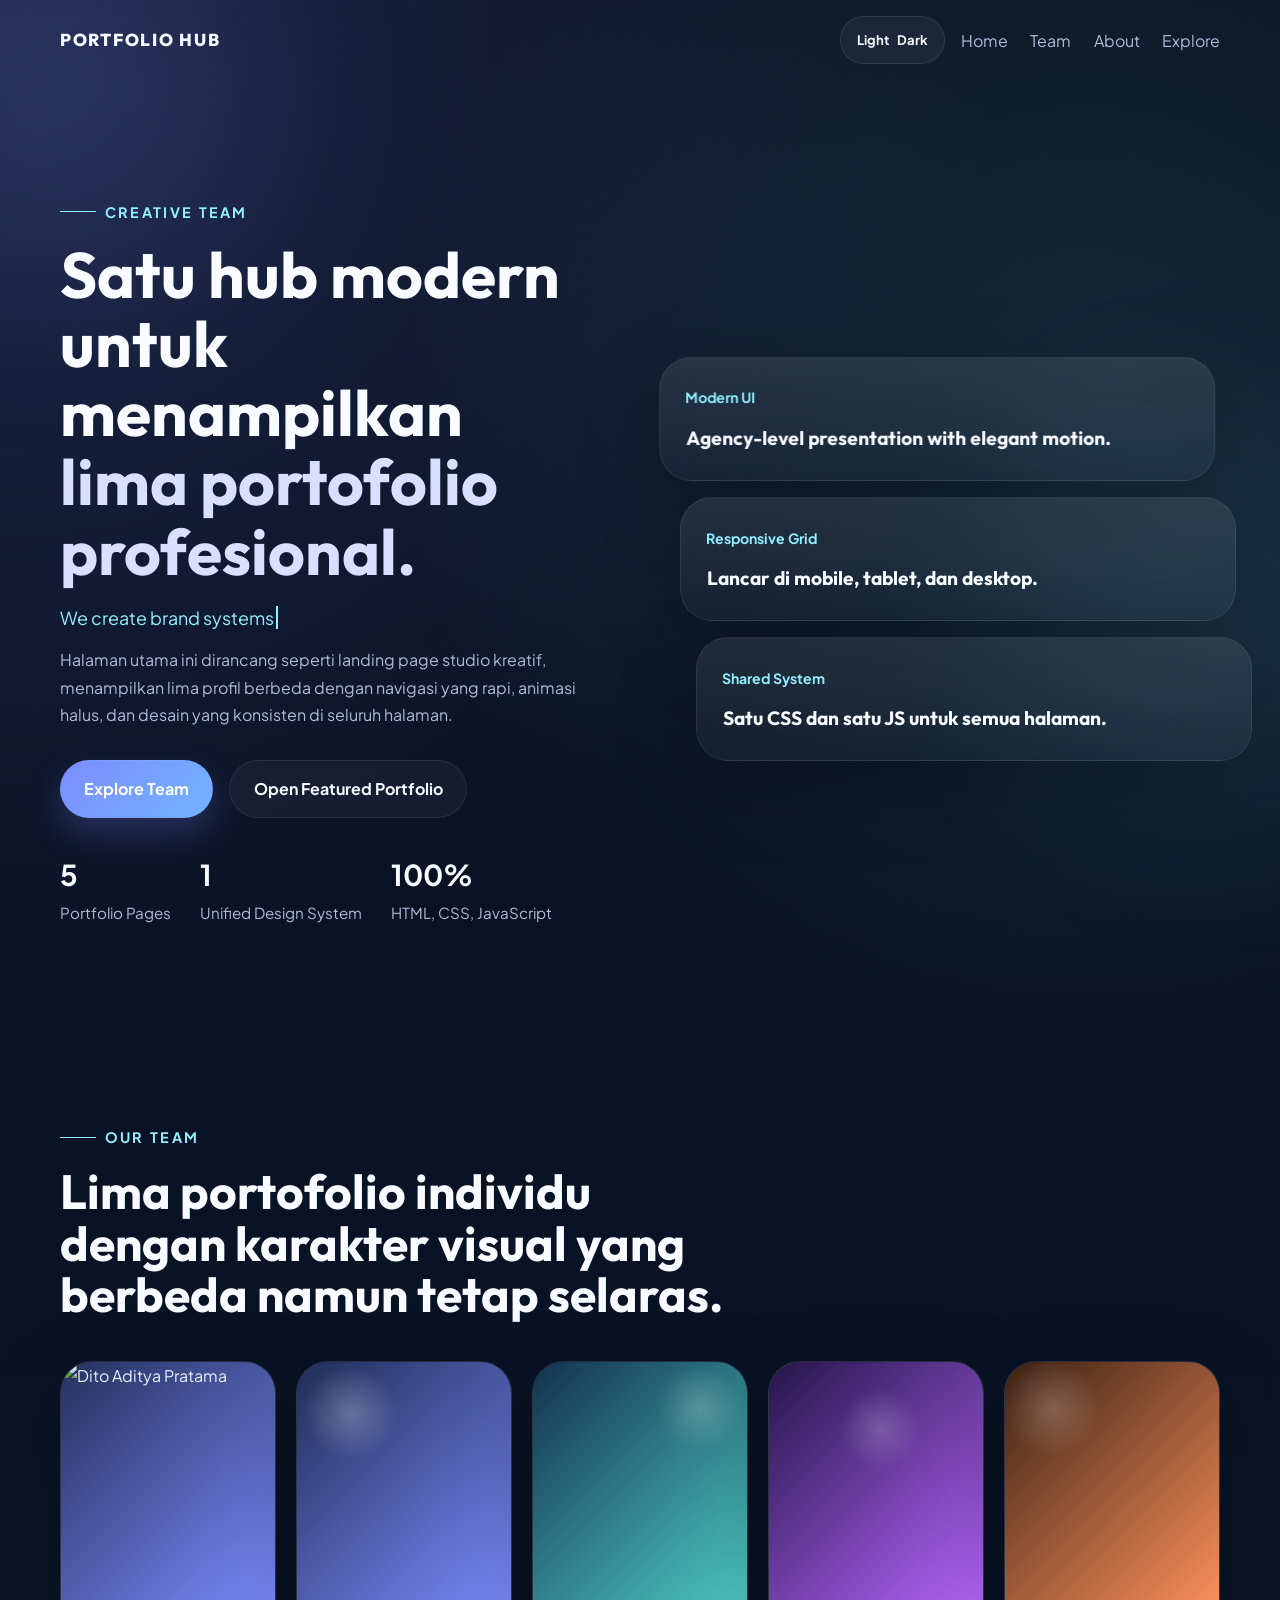
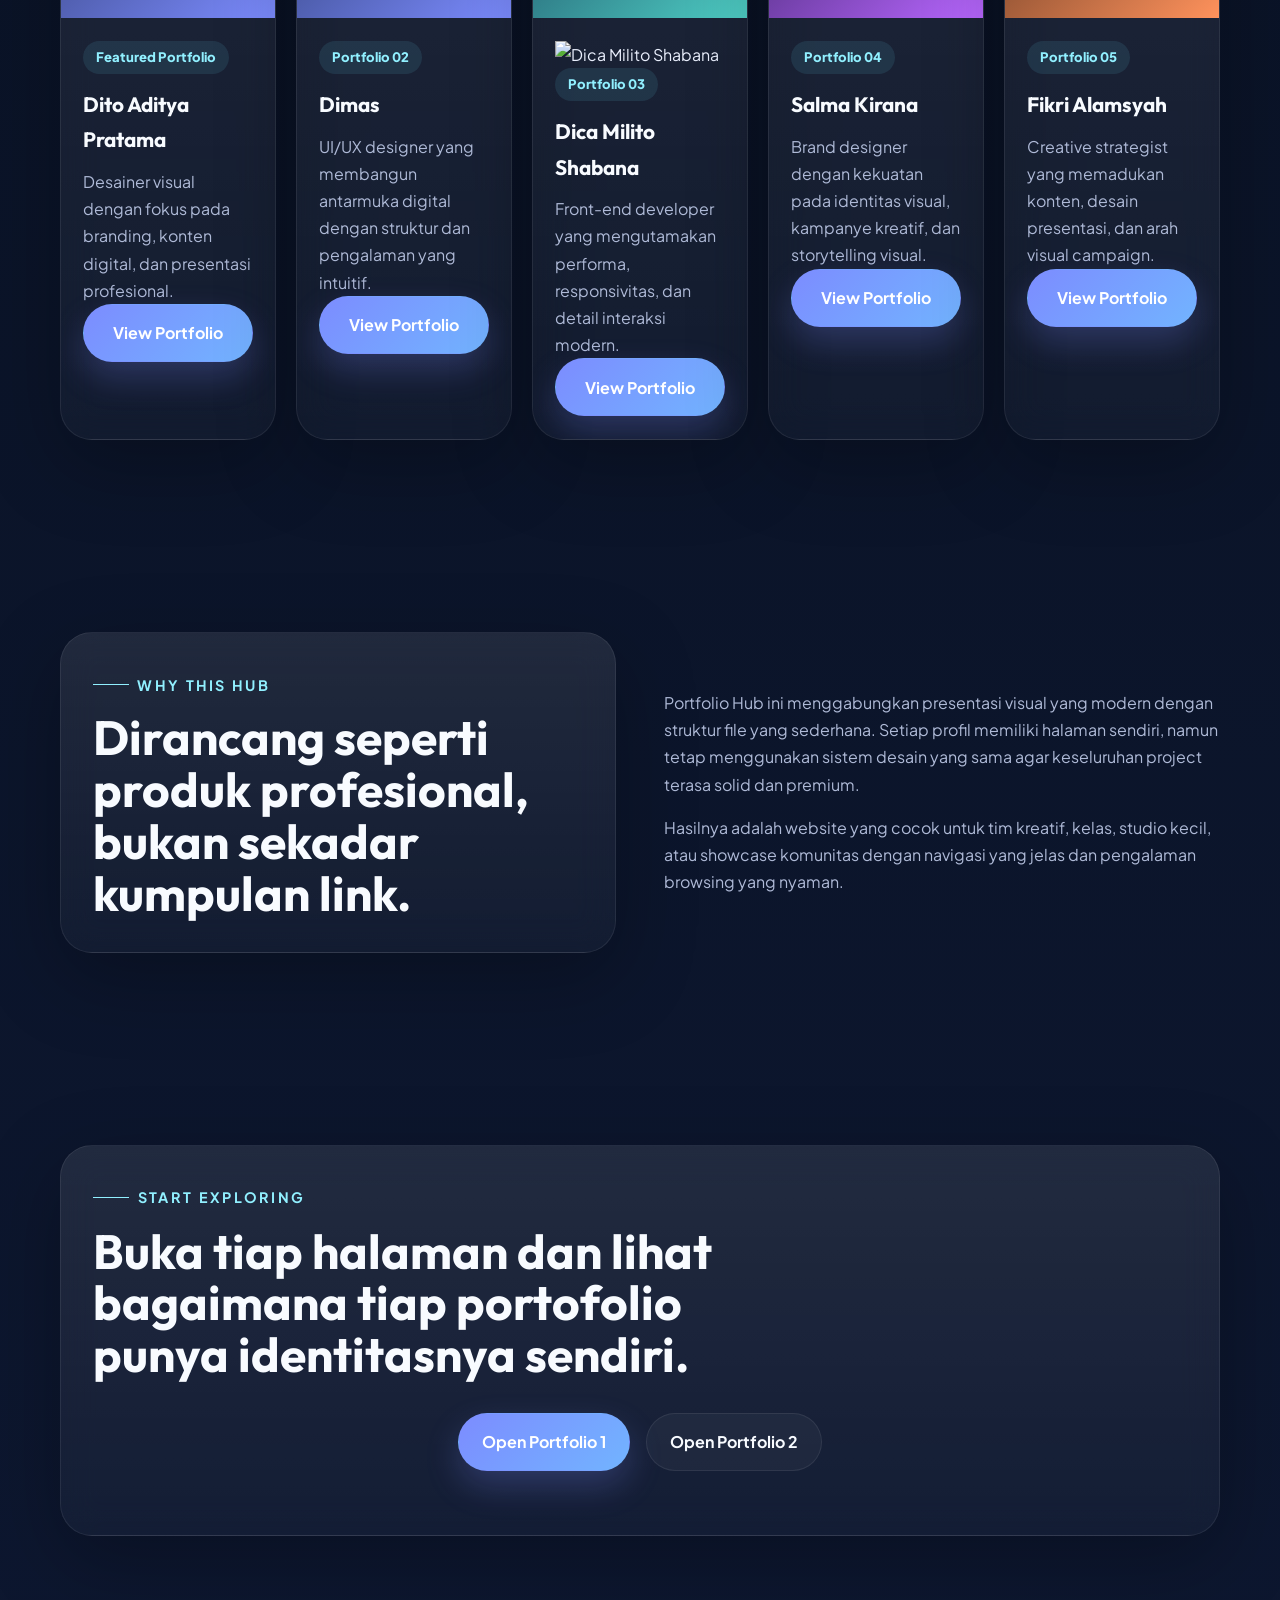
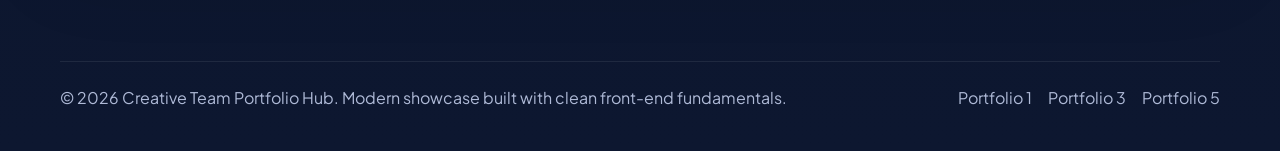
==== index.html @ 713da461 "Update index.html" ====
<!DOCTYPE html>
<html lang="id">
  <head>
    <meta charset="UTF-8" />
    <meta name="viewport" content="width=device-width, initial-scale=1.0" />
    <title>Creative Team | Portfolio Hub</title>
    <meta
      name="description"
      content="Portfolio Hub modern dan profesional yang menampilkan lima portofolio individu dalam satu project HTML, CSS, dan JavaScript."
    />
    <link rel="preconnect" href="https://fonts.googleapis.com" />
    <link rel="preconnect" href="https://fonts.gstatic.com" crossorigin />
    <link
      href="https://fonts.googleapis.com/css2?family=Outfit:wght@400;500;600;700;800&family=Plus+Jakarta+Sans:wght@400;500;600;700;800&display=swap"
      rel="stylesheet"
    />
    <link rel="stylesheet" href="css/style.css" />
  </head>
  <body class="page-hub theme-hub">
    <div class="page-glow glow-one"></div>
    <div class="page-glow glow-two"></div>

    <header class="site-header" id="top">
      <nav class="navbar container">
        <a href="index.html" class="logo">PORTFOLIO HUB</a>

        <div class="nav-actions">
          <button class="theme-toggle" type="button" aria-label="Toggle theme">
            <span class="theme-toggle__sun">Light</span>
            <span class="theme-toggle__moon">Dark</span>
          </button>

          <button
            class="nav-toggle"
            type="button"
            aria-label="Buka menu navigasi"
            aria-expanded="false"
            aria-controls="nav-menu"
          >
            <span></span>
            <span></span>
            <span></span>
          </button>
        </div>

        <div class="nav-menu" id="nav-menu">
          <a href="#home">Home</a>
          <a href="#team">Team</a>
          <a href="#about">About</a>
          <a href="#cta">Explore</a>
        </div>
      </nav>
    </header>

    <main>
      <section class="hero section hero--hub" id="home">
        <div class="container hero-grid hero-grid--hub">
          <div class="hero-content reveal">
            <span class="eyebrow">Creative Team</span>
            <h1>
              Satu hub modern untuk menampilkan
              <span class="accent">lima portofolio profesional.</span>
            </h1>
            <p class="typing-line">
              We create
              <span data-typing="brand systems,web experiences,visual stories"></span>
            </p>
            <p class="hero-description">
              Halaman utama ini dirancang seperti landing page studio kreatif,
              menampilkan lima profil berbeda dengan navigasi yang rapi,
              animasi halus, dan desain yang konsisten di seluruh halaman.
            </p>
            <div class="hero-actions">
              <a href="#team" class="btn btn-primary">Explore Team</a>
              <a href="portfolio1.html" class="btn btn-secondary">Open Featured Portfolio</a>
            </div>
            <div class="hero-metrics">
              <div>
                <strong>5</strong>
                <span>Portfolio Pages</span>
              </div>
              <div>
                <strong>1</strong>
                <span>Unified Design System</span>
              </div>
              <div>
                <strong>100%</strong>
                <span>HTML, CSS, JavaScript</span>
              </div>
            </div>
          </div>

          <div class="hub-showcase reveal">
            <div class="hub-showcase__panel panel-a">
              <span>Modern UI</span>
              <strong>Agency-level presentation with elegant motion.</strong>
            </div>
            <div class="hub-showcase__panel panel-b">
              <span>Responsive Grid</span>
              <strong>Lancar di mobile, tablet, dan desktop.</strong>
            </div>
            <div class="hub-showcase__panel panel-c">
              <span>Shared System</span>
              <strong>Satu CSS dan satu JS untuk semua halaman.</strong>
            </div>
          </div>
        </div>
      </section>

      <section class="section" id="team">
        <div class="container section-heading reveal">
          <span class="eyebrow">Our Team</span>
          <h2>Lima portofolio individu dengan karakter visual yang berbeda namun tetap selaras.</h2>
        </div>

        <div class="container team-grid">
          <article class="team-card reveal">
            <div class="team-card__image">
              <img
                src="https://upload.wikimedia.org/wikipedia/commons/thumb/a/ac/Bahlil_Lahadalia_Official_Portrait.png/250px-Bahlil_Lahadalia_Official_Portrait.png"
                alt="Dito Aditya Pratama"
              />
            </div>
            <div class="team-card__body">
              <span class="team-card__label">Featured Portfolio</span>
              <h3>Dito Aditya Pratama</h3>
              <p>Desainer visual dengan fokus pada branding, konten digital, dan presentasi profesional.</p>
              <a href="portfolio1.html" class="btn btn-card">View Portfolio</a>
            </div>
          </article>

          <article class="team-card reveal">
            <div class="team-card__image gradient-a"></div>
            <div class="team-card__body">
              <span class="team-card__label">Portfolio 02</span>
              <h3>Dimas</h3>
              <p>UI/UX designer yang membangun antarmuka digital dengan struktur dan pengalaman yang intuitif.</p>
              <a href="portfolio2.html" class="btn btn-card">View Portfolio</a>
            </div>
          </article>

          <article class="team-card reveal">
            <div class="team-card__image gradient-b"></div>
            <div class="team-card__body">
              <img
                src="https://stickercommunity.com/uploads/main/25-08-2023-09-24-59borvl-sticker7.webp"
                alt="Dica Milito Shabana"
              />
              <span class="team-card__label">Portfolio 03</span>
              <h3>Dica Milito Shabana</h3>
              <p>Front-end developer yang mengutamakan performa, responsivitas, dan detail interaksi modern.</p>
              <a href="portfolio3.html" class="btn btn-card">View Portfolio</a>
            </div>
          </article>

          <article class="team-card reveal">
            <div class="team-card__image gradient-c"></div>
            <div class="team-card__body">
              <span class="team-card__label">Portfolio 04</span>
              <h3>Salma Kirana</h3>
              <p>Brand designer dengan kekuatan pada identitas visual, kampanye kreatif, dan storytelling visual.</p>
              <a href="portfolio4.html" class="btn btn-card">View Portfolio</a>
            </div>
          </article>

          <article class="team-card reveal">
            <div class="team-card__image gradient-d"></div>
            <div class="team-card__body">
              <span class="team-card__label">Portfolio 05</span>
              <h3>Fikri Alamsyah</h3>
              <p>Creative strategist yang memadukan konten, desain presentasi, dan arah visual campaign.</p>
              <a href="portfolio5.html" class="btn btn-card">View Portfolio</a>
            </div>
          </article>
        </div>
      </section>

      <section class="section" id="about">
        <div class="container split-section">
          <div class="split-card reveal">
            <span class="eyebrow">Why This Hub</span>
            <h2>Dirancang seperti produk profesional, bukan sekadar kumpulan link.</h2>
          </div>
          <div class="split-copy reveal">
            <p>
              Portfolio Hub ini menggabungkan presentasi visual yang modern
              dengan struktur file yang sederhana. Setiap profil memiliki
              halaman sendiri, namun tetap menggunakan sistem desain yang sama
              agar keseluruhan project terasa solid dan premium.
            </p>
            <p>
              Hasilnya adalah website yang cocok untuk tim kreatif, kelas,
              studio kecil, atau showcase komunitas dengan navigasi yang jelas
              dan pengalaman browsing yang nyaman.
            </p>
          </div>
        </div>
      </section>

      <section class="section" id="cta">
        <div class="container cta-block reveal">
          <span class="eyebrow">Start Exploring</span>
          <h2>Buka tiap halaman dan lihat bagaimana tiap portofolio punya identitasnya sendiri.</h2>
          <div class="hero-actions hero-actions--center">
            <a href="portfolio1.html" class="btn btn-primary">Open Portfolio 1</a>
            <a href="portfolio2.html" class="btn btn-secondary">Open Portfolio 2</a>
          </div>
        </div>
      </section>
    </main>

    <footer class="footer">
      <div class="container footer-inner">
        <p>&copy; 2026 Creative Team Portfolio Hub. Modern showcase built with clean front-end fundamentals.</p>
        <div class="social-links">
          <a href="portfolio1.html">Portfolio 1</a>
          <a href="portfolio3.html">Portfolio 3</a>
          <a href="portfolio5.html">Portfolio 5</a>
        </div>
      </div>
    </footer>

    <script src="js/script.js"></script>
  </body>
</html>
---- css/style.css ----
:root {
  --bg: #08101f;
  --bg-secondary: #0d1730;
  --surface: rgba(20, 30, 56, 0.72);
  --surface-soft: rgba(255, 255, 255, 0.04);
  --border: rgba(255, 255, 255, 0.08);
  --text: #e9eefc;
  --muted: #afbad7;
  --title: #f8fbff;
  --primary: #7c8cff;
  --secondary: #9a78ff;
  --accent: #70ddff;
  --success: #78ebb3;
  --shadow: 0 24px 80px rgba(0, 0, 0, 0.26);
  --radius-xl: 32px;
  --radius-lg: 24px;
  --radius-md: 18px;
  --radius-sm: 12px;
  --container: 1160px;
  --transition: all 0.35s ease-in-out;
}

body.light-mode {
  --bg: #f2f5fb;
  --bg-secondary: #ffffff;
  --surface: rgba(255, 255, 255, 0.74);
  --surface-soft: rgba(12, 24, 52, 0.04);
  --border: rgba(17, 24, 39, 0.08);
  --text: #1e2a41;
  --muted: #5c6985;
  --title: #111a2e;
  --shadow: 0 24px 64px rgba(70, 92, 130, 0.12);
}

.theme-1 { --primary: #7c8cff; --secondary: #9a78ff; --accent: #70ddff; }
.theme-2 { --primary: #4ecdc4; --secondary: #5b7cfa; --accent: #8af3dc; }
.theme-3 { --primary: #ff925c; --secondary: #ffb15f; --accent: #ffd68b; }
.theme-4 { --primary: #d970ff; --secondary: #8d7dff; --accent: #ffb7f8; }
.theme-5 { --primary: #ff7f7f; --secondary: #ffb55f; --accent: #ffd5a3; }
.theme-hub { --primary: #7c8cff; --secondary: #72b4ff; --accent: #91f0ff; }

* { box-sizing: border-box; margin: 0; padding: 0; }
html { scroll-behavior: smooth; }

body {
  min-height: 100vh;
  font-family: "Plus Jakarta Sans", sans-serif;
  color: var(--text);
  background:
    radial-gradient(circle at top left, rgba(124, 140, 255, 0.18), transparent 28%),
    radial-gradient(circle at 85% 12%, rgba(112, 221, 255, 0.12), transparent 22%),
    linear-gradient(180deg, var(--bg) 0%, var(--bg-secondary) 100%);
  line-height: 1.7;
  overflow-x: hidden;
}

img { display: block; width: 100%; max-width: 100%; }
a { color: inherit; text-decoration: none; }
button, input, textarea { font: inherit; }

.container { width: min(calc(100% - 2rem), var(--container)); margin: 0 auto; }
.section { position: relative; padding: 6rem 0; }

.page-glow {
  position: fixed;
  z-index: -1;
  width: 24rem;
  height: 24rem;
  border-radius: 50%;
  filter: blur(100px);
  opacity: 0.24;
  pointer-events: none;
}

.glow-one { top: -6rem; left: -8rem; background: rgba(124, 140, 255, 0.65); }
.glow-two { right: -8rem; bottom: 10%; background: rgba(112, 221, 255, 0.4); }

.site-header {
  position: sticky;
  top: 0;
  z-index: 50;
  padding: 1rem 0;
  transition: var(--transition);
}

.site-header.scrolled {
  background: rgba(8, 16, 31, 0.72);
  backdrop-filter: blur(16px);
  box-shadow: 0 10px 30px rgba(0, 0, 0, 0.14);
}

.navbar {
  position: relative;
  display: flex;
  align-items: center;
  justify-content: space-between;
  gap: 1rem;
}

.logo {
  font-family: "Outfit", sans-serif;
  font-size: 1.08rem;
  font-weight: 800;
  letter-spacing: 0.1em;
  color: var(--title);
}

.nav-actions {
  display: flex;
  align-items: center;
  gap: 0.75rem;
  margin-left: auto;
}

.theme-toggle,
.nav-toggle {
  display: inline-flex;
  align-items: center;
  justify-content: center;
  min-height: 2.9rem;
  padding: 0.75rem 1rem;
  border: 1px solid var(--border);
  border-radius: 999px;
  background: rgba(255, 255, 255, 0.05);
  color: var(--title);
  cursor: pointer;
  transition: var(--transition);
}

.theme-toggle { gap: 0.5rem; font-size: 0.82rem; font-weight: 700; }
.theme-toggle:hover, .nav-toggle:hover { transform: translateY(-2px); }
.nav-toggle { display: none; width: 3rem; padding: 0; }

.nav-toggle span {
  display: block;
  width: 1.1rem;
  height: 2px;
  margin: 0.16rem auto;
  background: currentColor;
}

.nav-menu { display: flex; align-items: center; gap: 1.4rem; color: var(--muted); }
.nav-menu a { position: relative; transition: color 0.3s ease; }
.nav-menu a::after {
  content: "";
  position: absolute;
  left: 0;
  bottom: -0.35rem;
  width: 100%;
  height: 2px;
  background: linear-gradient(90deg, var(--accent), var(--primary));
  transform: scaleX(0);
  transform-origin: left;
  transition: transform 0.3s ease;
}

.nav-menu a:hover,
.nav-menu a:focus-visible { color: var(--title); }
.nav-menu a:hover::after,
.nav-menu a:focus-visible::after { transform: scaleX(1); }

.hero {
  min-height: 100vh;
  display: flex;
  align-items: center;
  padding-top: 7rem;
}

.hero--hub { min-height: 92vh; }

.hero-grid,
.about-grid,
.skills-grid,
.contact-grid,
.split-section {
  display: grid;
  grid-template-columns: repeat(2, minmax(0, 1fr));
  gap: 3rem;
  align-items: center;
}

.hero-grid--hub { align-items: stretch; }

.eyebrow {
  display: inline-flex;
  align-items: center;
  gap: 0.55rem;
  margin-bottom: 1rem;
  color: var(--accent);
  font-size: 0.9rem;
  font-weight: 700;
  letter-spacing: 0.16em;
  text-transform: uppercase;
}

.eyebrow::before { content: ""; width: 2.25rem; height: 1px; background: currentColor; }

.hero-content h1,
.section-heading h2,
.split-card h2,
.contact-copy h2,
.cta-block h2 {
  font-family: "Outfit", sans-serif;
  color: var(--title);
  line-height: 1.08;
}

.hero-content h1 { font-size: clamp(2.8rem, 5vw, 5rem); }
.hero-content .accent { display: block; color: #d9e0ff; }
.typing-line { min-height: 2rem; margin: 1.1rem 0 0.7rem; color: var(--accent); font-size: 1.12rem; }
[data-typing] { border-right: 2px solid currentColor; padding-right: 0.15rem; }

.hero-description,
.split-copy p,
.about-content p,
.skills-copy p,
.project-content p,
.contact-copy p,
.team-card__body p { color: var(--muted); }

.hero-actions { display: flex; flex-wrap: wrap; gap: 1rem; margin: 2rem 0; }
.hero-actions--center { justify-content: center; }

.btn {
  display: inline-flex;
  align-items: center;
  justify-content: center;
  min-height: 3.35rem;
  padding: 0.9rem 1.45rem;
  border-radius: 999px;
  border: 1px solid transparent;
  font-weight: 700;
  transition: var(--transition);
}

.btn:hover, .btn:focus-visible { transform: translateY(-3px); }
.btn-primary, .btn-card {
  color: #fff;
  background: linear-gradient(135deg, var(--primary), var(--secondary));
  box-shadow: 0 15px 34px rgba(124, 140, 255, 0.24);
}

.btn-secondary, .btn-back {
  color: var(--title);
  border-color: var(--border);
  background: rgba(255, 255, 255, 0.04);
}

.btn-card { width: 100%; }
.btn-back { width: fit-content; margin-top: 1.5rem; }
.btn-full { width: 100%; }

.hero-metrics { display: flex; flex-wrap: wrap; gap: 1.8rem; }
.hero-metrics strong { display: block; color: var(--title); font-size: 1.8rem; }
.hero-metrics span { color: var(--muted); font-size: 0.95rem; }

.hub-showcase,
.hero-card { transform: translateY(var(--parallax-offset, 0px)); transition: transform 0.25s linear; }

.hub-showcase { display: grid; gap: 1rem; align-content: center; }
.hub-showcase__panel,
.hero-card-inner,
.photo-frame,
.info-card,
.project-card,
.contact-form,
.team-card,
.split-card,
.cta-block {
  border: 1px solid var(--border);
  border-radius: var(--radius-xl);
  background: linear-gradient(180deg, rgba(255, 255, 255, 0.09), rgba(255, 255, 255, 0.03));
  box-shadow: var(--shadow);
  backdrop-filter: blur(18px);
}

.hub-showcase__panel { padding: 1.6rem; }
.hub-showcase__panel span { display: inline-block; color: var(--accent); font-size: 0.88rem; font-weight: 700; margin-bottom: 0.7rem; }
.hub-showcase__panel strong { display: block; color: var(--title); font-family: "Outfit", sans-serif; font-size: 1.2rem; }
.panel-a { transform: translateX(-0.3rem); }
.panel-b { transform: translateX(1rem); }
.panel-c { transform: translateX(2rem); }

.hero-card-inner { position: relative; overflow: hidden; padding: 1.25rem; }
.hero-card-inner img,
.hero-visual {
  height: 30rem;
  width: 100%;
  object-fit: cover;
  border-radius: calc(var(--radius-xl) - 0.45rem);
}

.hero-visual {
  background:
    radial-gradient(circle at 20% 20%, rgba(255, 255, 255, 0.2), transparent 20%),
    linear-gradient(135deg, rgba(124, 140, 255, 0.5), rgba(28, 36, 68, 0.95));
}

.hero-badge {
  position: absolute;
  top: 1.8rem;
  right: 1.8rem;
  z-index: 2;
  padding: 0.65rem 1rem;
  border-radius: 999px;
  background: rgba(11, 16, 32, 0.76);
  border: 1px solid rgba(255, 255, 255, 0.1);
  color: var(--success);
  font-size: 0.86rem;
  font-weight: 700;
}

.hero-card-text {
  position: absolute;
  left: 1.8rem;
  right: 1.8rem;
  bottom: 1.8rem;
  padding: 1.3rem;
  border-radius: var(--radius-lg);
  background: rgba(10, 14, 28, 0.62);
  backdrop-filter: blur(10px);
}

.hero-card-text h2 { color: #fff; font-family: "Outfit", sans-serif; font-size: 1.55rem; margin-bottom: 0.55rem; }
.hero-card-text p { color: rgba(255, 255, 255, 0.82); }

.section-heading { margin-bottom: 2.5rem; }
.section-heading h2,
.split-card h2,
.contact-copy h2,
.cta-block h2 { max-width: 42rem; font-size: clamp(2rem, 4vw, 3rem); }

.team-grid { display: grid; grid-template-columns: repeat(5, minmax(0, 1fr)); gap: 1.25rem; }
.team-card { overflow: hidden; transition: var(--transition); }
.team-card:hover,
.project-card:hover { transform: translateY(-10px) scale(1.01); border-color: rgba(124, 140, 255, 0.32); }

.team-card__image { min-height: 16rem; background: linear-gradient(135deg, #25315e, #7c8cff); }
.team-card__image img { height: 16rem; object-fit: cover; }
.team-card__body { padding: 1.4rem; }

.team-card__label,
.project-tag {
  display: inline-flex;
  margin-bottom: 0.8rem;
  padding: 0.35rem 0.8rem;
  border-radius: 999px;
  color: var(--accent);
  background: rgba(112, 221, 255, 0.1);
  font-size: 0.82rem;
  font-weight: 800;
}

.team-card__body h3,
.project-content h3 { color: var(--title); font-family: "Outfit", sans-serif; font-size: 1.3rem; margin-bottom: 0.65rem; }

.split-card, .cta-block { padding: 2rem; }
.split-copy { display: grid; gap: 1rem; }
.photo-frame { padding: 1rem; }
.photo-frame img,
.photo-frame--abstract { width: 100%; aspect-ratio: 1 / 1.05; border-radius: calc(var(--radius-xl) - 0.45rem); object-fit: cover; }
.about-content { display: grid; gap: 1.1rem; }
.about-cards { display: grid; grid-template-columns: repeat(2, minmax(0, 1fr)); gap: 1rem; margin-top: 0.8rem; }
.info-card, .skill-item, .contact-form { padding: 1.3rem; }
.info-card strong { display: block; color: var(--title); margin-bottom: 0.45rem; }
.info-card span { color: var(--muted); }

.skills-grid { align-items: start; }
.skills-list { display: grid; gap: 1rem; }
.skill-item { border: 1px solid var(--border); border-radius: var(--radius-lg); background: var(--surface-soft); }
.skill-meta { display: flex; justify-content: space-between; gap: 1rem; margin-bottom: 0.8rem; color: var(--title); font-weight: 700; }
.skill-bar { height: 0.75rem; overflow: hidden; border-radius: 999px; background: rgba(255, 255, 255, 0.06); }
.skill-bar span { display: block; width: 0; height: 100%; border-radius: inherit; background: linear-gradient(90deg, var(--accent), var(--primary)); transition: width 1.1s ease-in-out; }

.projects-grid { display: grid; grid-template-columns: repeat(3, minmax(0, 1fr)); gap: 1.3rem; }
.project-card { overflow: hidden; transition: var(--transition); }
.project-image { min-height: 13rem; }
.gradient-a { background: radial-gradient(circle at 25% 20%, rgba(255, 255, 255, 0.24), transparent 18%), linear-gradient(135deg, #1f2e58, #7c8cff); }
.gradient-b { background: radial-gradient(circle at 78% 18%, rgba(255, 255, 255, 0.2), transparent 16%), linear-gradient(135deg, #13324f, #4ecdc4); }
.gradient-c { background: radial-gradient(circle at 52% 26%, rgba(255, 255, 255, 0.18), transparent 18%), linear-gradient(135deg, #25154a, #b867ff); }
.gradient-d { background: radial-gradient(circle at 22% 18%, rgba(255, 255, 255, 0.2), transparent 18%), linear-gradient(135deg, #3c2214, #ff925c); }
.project-content { padding: 1.4rem; }

.contact-grid { gap: 2rem; }
.contact-links { display: grid; gap: 0.7rem; margin-top: 1.4rem; }
.contact-links a { color: var(--title); }

.form-group { margin-bottom: 1rem; }
.form-group label { display: block; margin-bottom: 0.45rem; color: var(--title); font-weight: 700; }
.form-group input,
.form-group textarea {
  width: 100%;
  padding: 0.95rem 1rem;
  border: 1px solid var(--border);
  border-radius: var(--radius-sm);
  background: rgba(255, 255, 255, 0.04);
  color: var(--text);
  outline: none;
  transition: var(--transition);
}

.form-group input:focus,
.form-group textarea:focus {
  border-color: rgba(124, 140, 255, 0.6);
  box-shadow: 0 0 0 4px rgba(124, 140, 255, 0.12);
}

.form-group.error input,
.form-group.error textarea { border-color: rgba(255, 120, 136, 0.76); }
.error-message { display: block; min-height: 1.1rem; margin-top: 0.35rem; color: #ffb5bf; font-size: 0.84rem; }
.form-status { min-height: 1.3rem; margin-top: 1rem; color: var(--success); }

.footer { padding: 1.8rem 0 2.5rem; }
.footer-inner {
  display: flex;
  flex-wrap: wrap;
  justify-content: space-between;
  gap: 1rem;
  padding-top: 1.4rem;
  border-top: 1px solid var(--border);
  color: var(--muted);
}

.social-links { display: flex; flex-wrap: wrap; gap: 1rem; }
.social-links a:hover,
.social-links a:focus-visible { color: var(--title); }

.reveal { opacity: 0; transform: translateY(38px); transition: opacity 0.8s ease, transform 0.8s ease; }
.reveal.visible { opacity: 1; transform: translateY(0); }

@media (max-width: 1100px) {
  .team-grid { grid-template-columns: repeat(3, minmax(0, 1fr)); }
}

@media (max-width: 980px) {
  .hero-grid, .about-grid, .skills-grid, .contact-grid, .split-section, .team-grid, .projects-grid { grid-template-columns: 1fr; }
  .hero { min-height: auto; padding-top: 8rem; }
  .panel-a, .panel-b, .panel-c { transform: none; }
}

@media (max-width: 760px) {
  .section { padding: 5rem 0; }
  .nav-toggle { display: inline-flex; }
  .nav-menu {
    position: absolute;
    top: calc(100% + 0.8rem);
    right: 0;
    left: 0;
    display: grid;
    gap: 0.6rem;
    padding: 1rem;
    border: 1px solid var(--border);
    border-radius: var(--radius-lg);
    background: rgba(8, 16, 31, 0.95);
    backdrop-filter: blur(18px);
    opacity: 0;
    visibility: hidden;
    transform: translateY(-8px);
    transition: var(--transition);
  }

  .nav-menu.active { opacity: 1; visibility: visible; transform: translateY(0); }
  .about-cards { grid-template-columns: 1fr; }
  .hero-card-inner img, .hero-visual { height: 24rem; }
}

@media (max-width: 560px) {
  .container { width: min(calc(100% - 1.25rem), var(--container)); }
  .hero-content h1, .section-heading h2, .split-card h2, .contact-copy h2, .cta-block h2 { font-size: 2.2rem; }
  .hero-actions { flex-direction: column; }
  .btn, .btn-back { width: 100%; }
  .theme-toggle { display: none; }
  .hero-badge, .hero-card-text { position: static; }
  .hero-card-text { margin-top: 1rem; }
  .hero-card-inner img, .hero-visual { height: 21rem; }
  .footer-inner { flex-direction: column; }
}
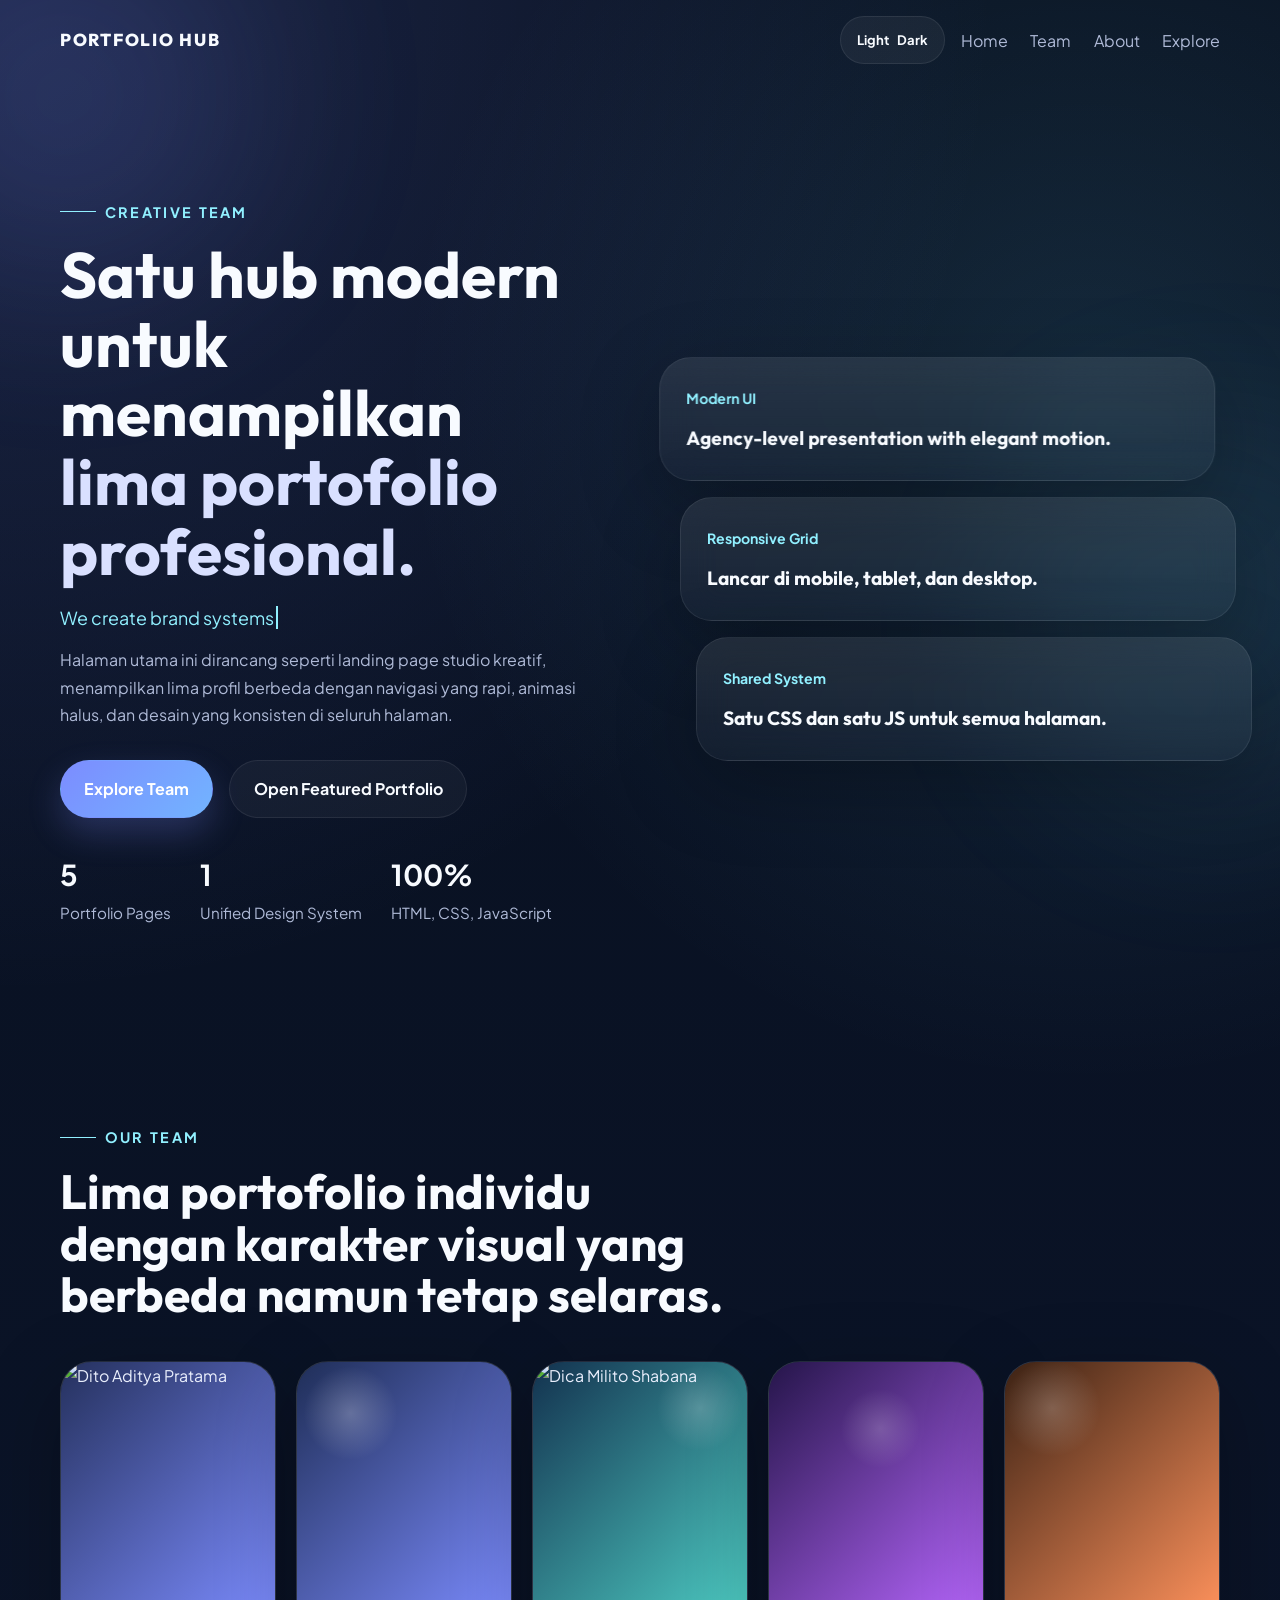
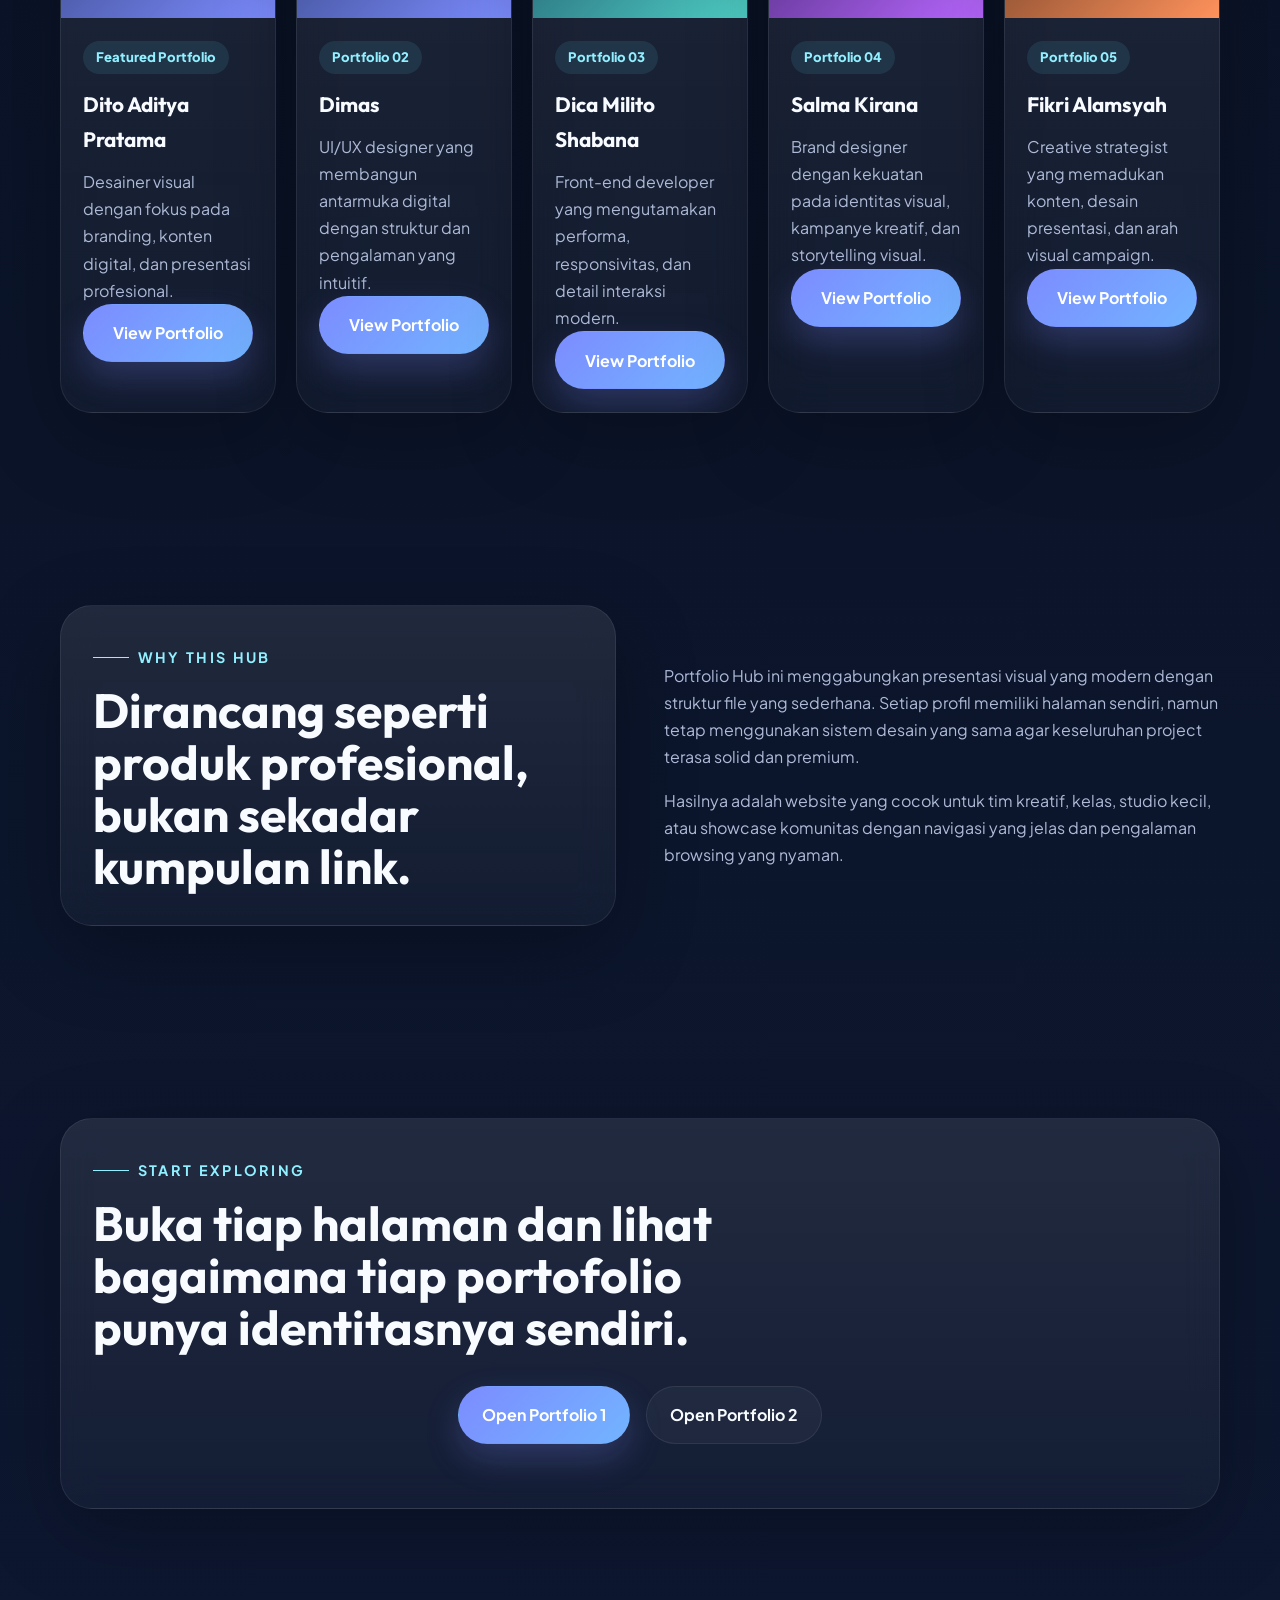
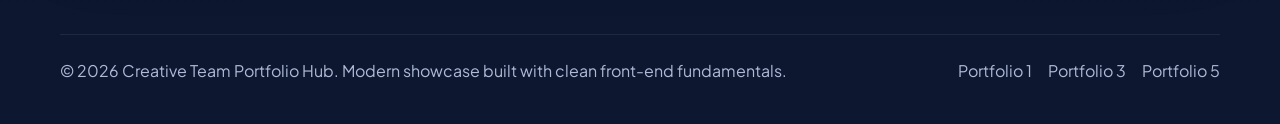
==== commit e3d25ab5: "Update index.html" ====
--- a/index.html
+++ b/index.html
@@ -140,12 +140,13 @@
           </article>
 
           <article class="team-card reveal">
-            <div class="team-card__image gradient-b"></div>
-            <div class="team-card__body">
+            <div class="team-card__image gradient-b">
               <img
                 src="https://stickercommunity.com/uploads/main/25-08-2023-09-24-59borvl-sticker7.webp"
                 alt="Dica Milito Shabana"
               />
+            </div>
+            <div class="team-card__body">
               <span class="team-card__label">Portfolio 03</span>
               <h3>Dica Milito Shabana</h3>
               <p>Front-end developer yang mengutamakan performa, responsivitas, dan detail interaksi modern.</p>
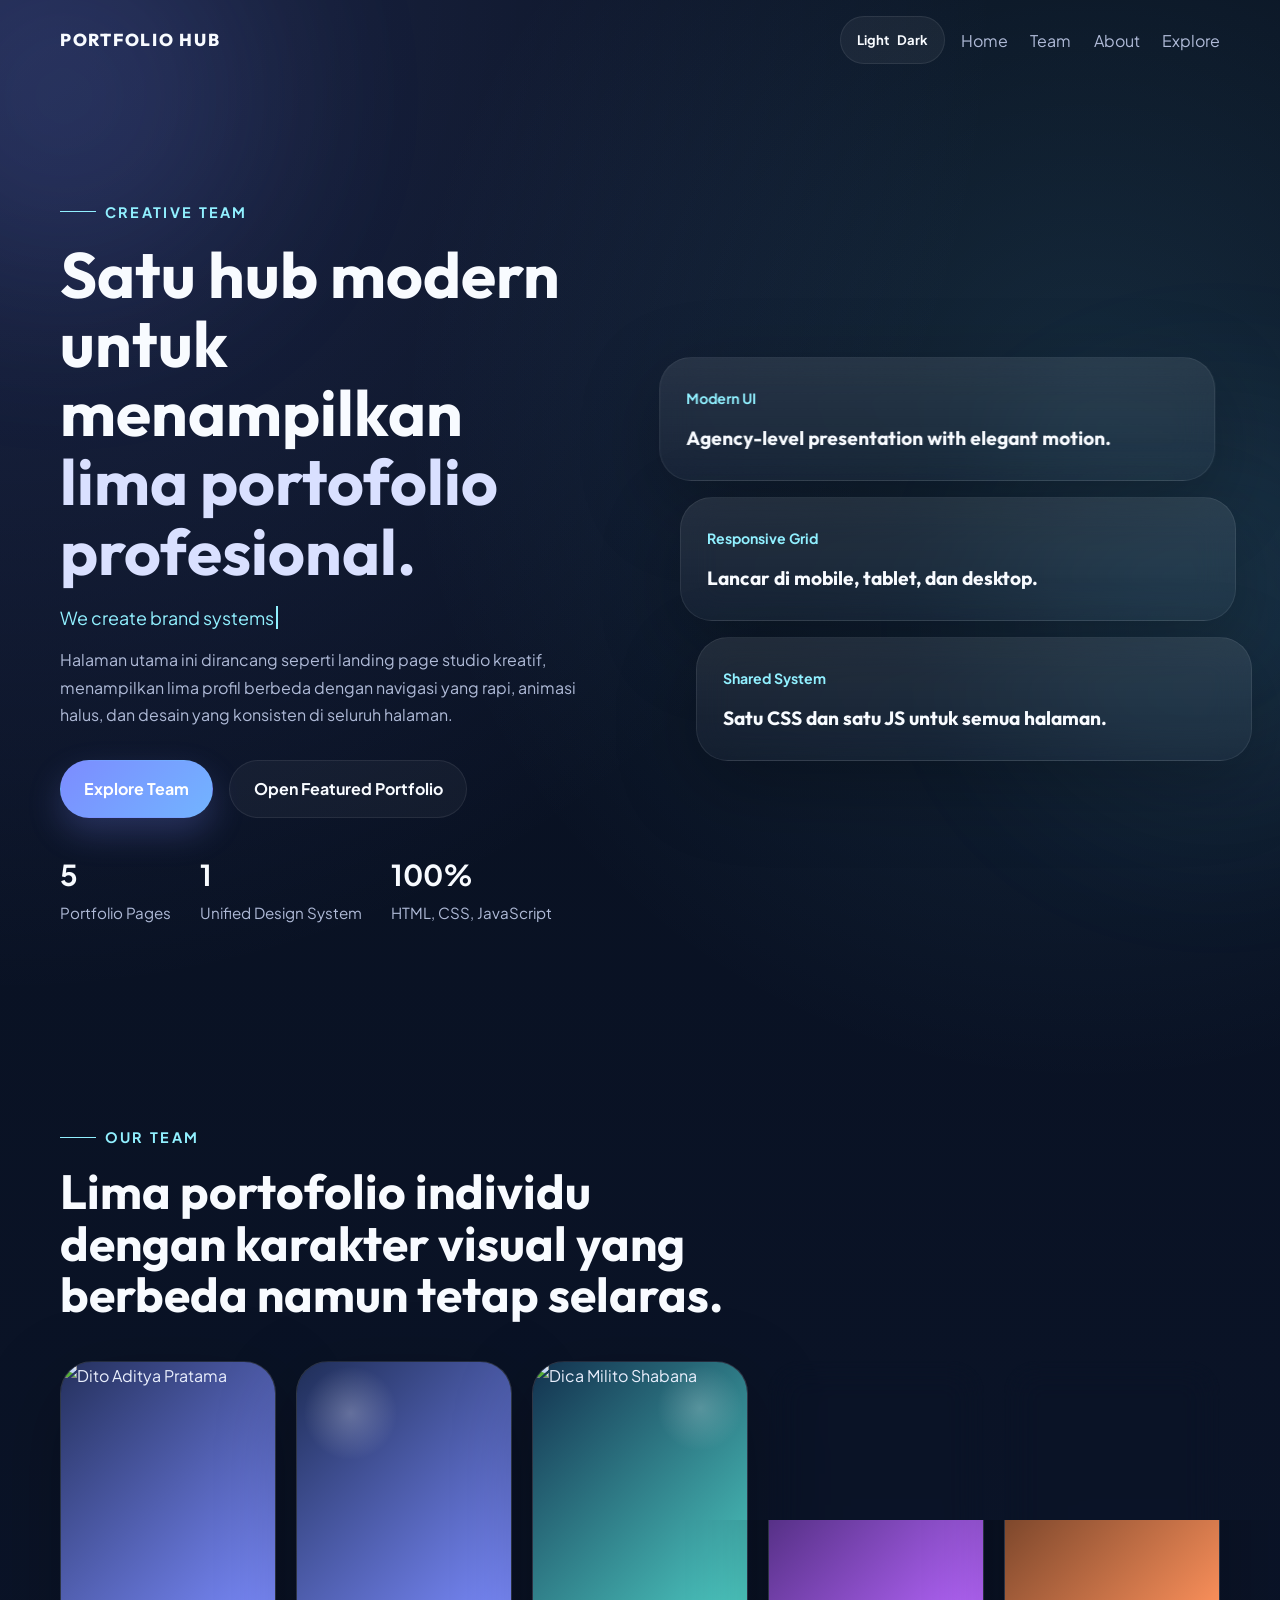
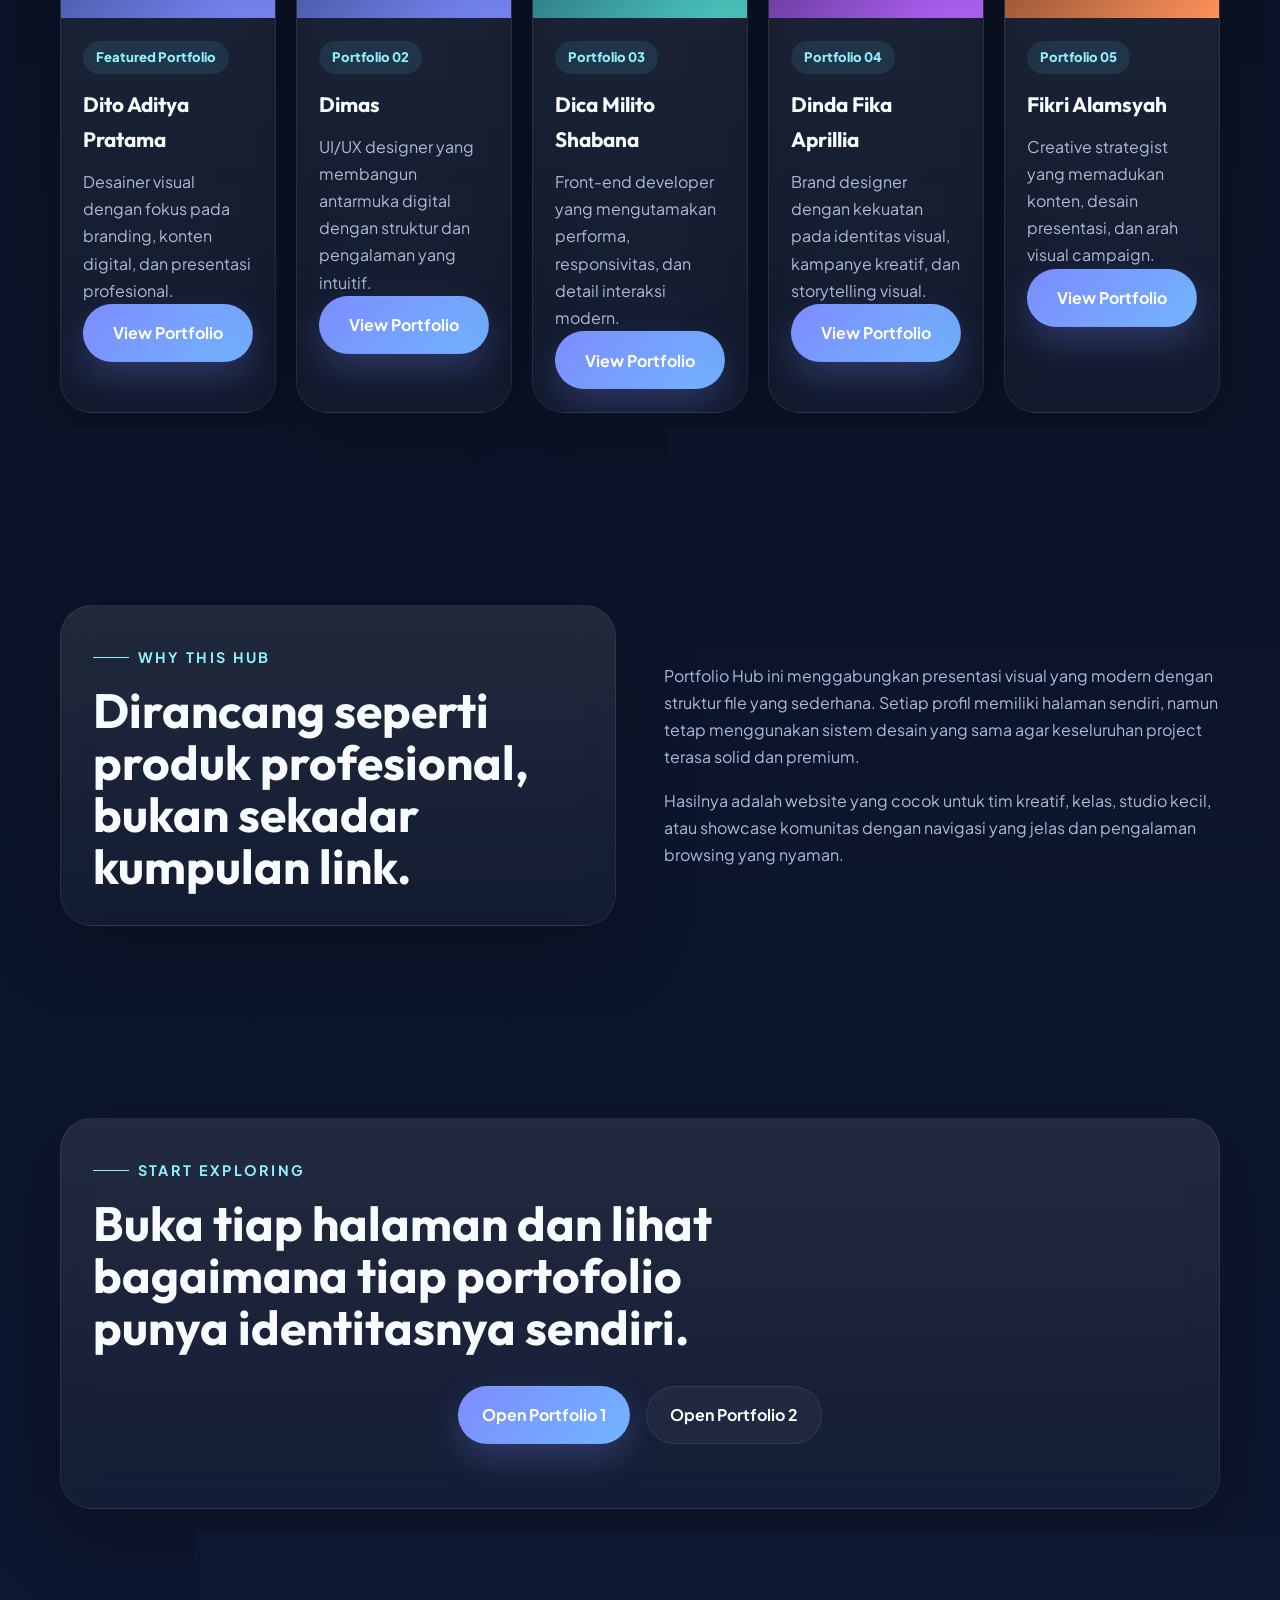
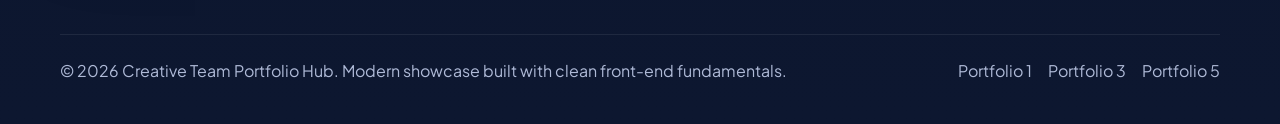
==== commit 8e5c060f: "Update index.html" ====
--- a/index.html
+++ b/index.html
@@ -158,7 +158,7 @@
             <div class="team-card__image gradient-c"></div>
             <div class="team-card__body">
               <span class="team-card__label">Portfolio 04</span>
-              <h3>Salma Kirana</h3>
+              <h3>Dinda Fika Aprillia</h3>
               <p>Brand designer dengan kekuatan pada identitas visual, kampanye kreatif, dan storytelling visual.</p>
               <a href="portfolio4.html" class="btn btn-card">View Portfolio</a>
             </div>
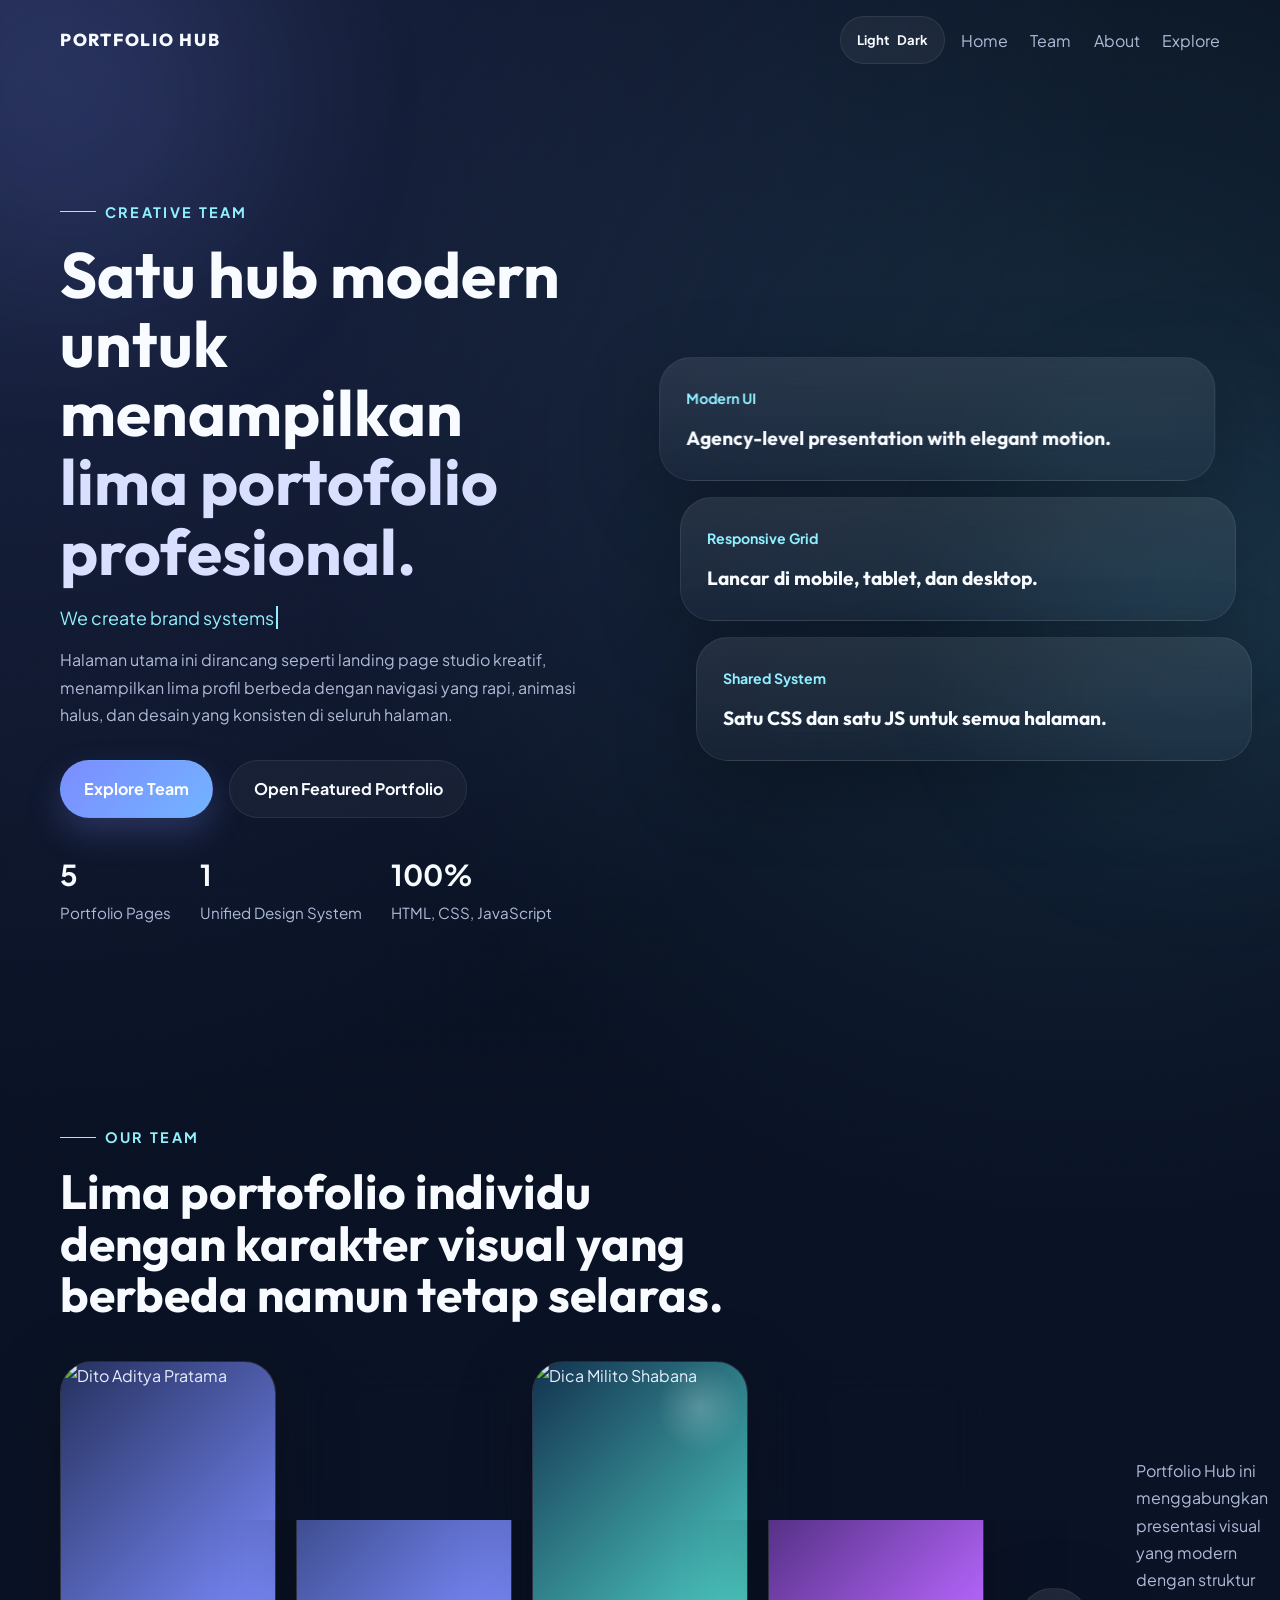
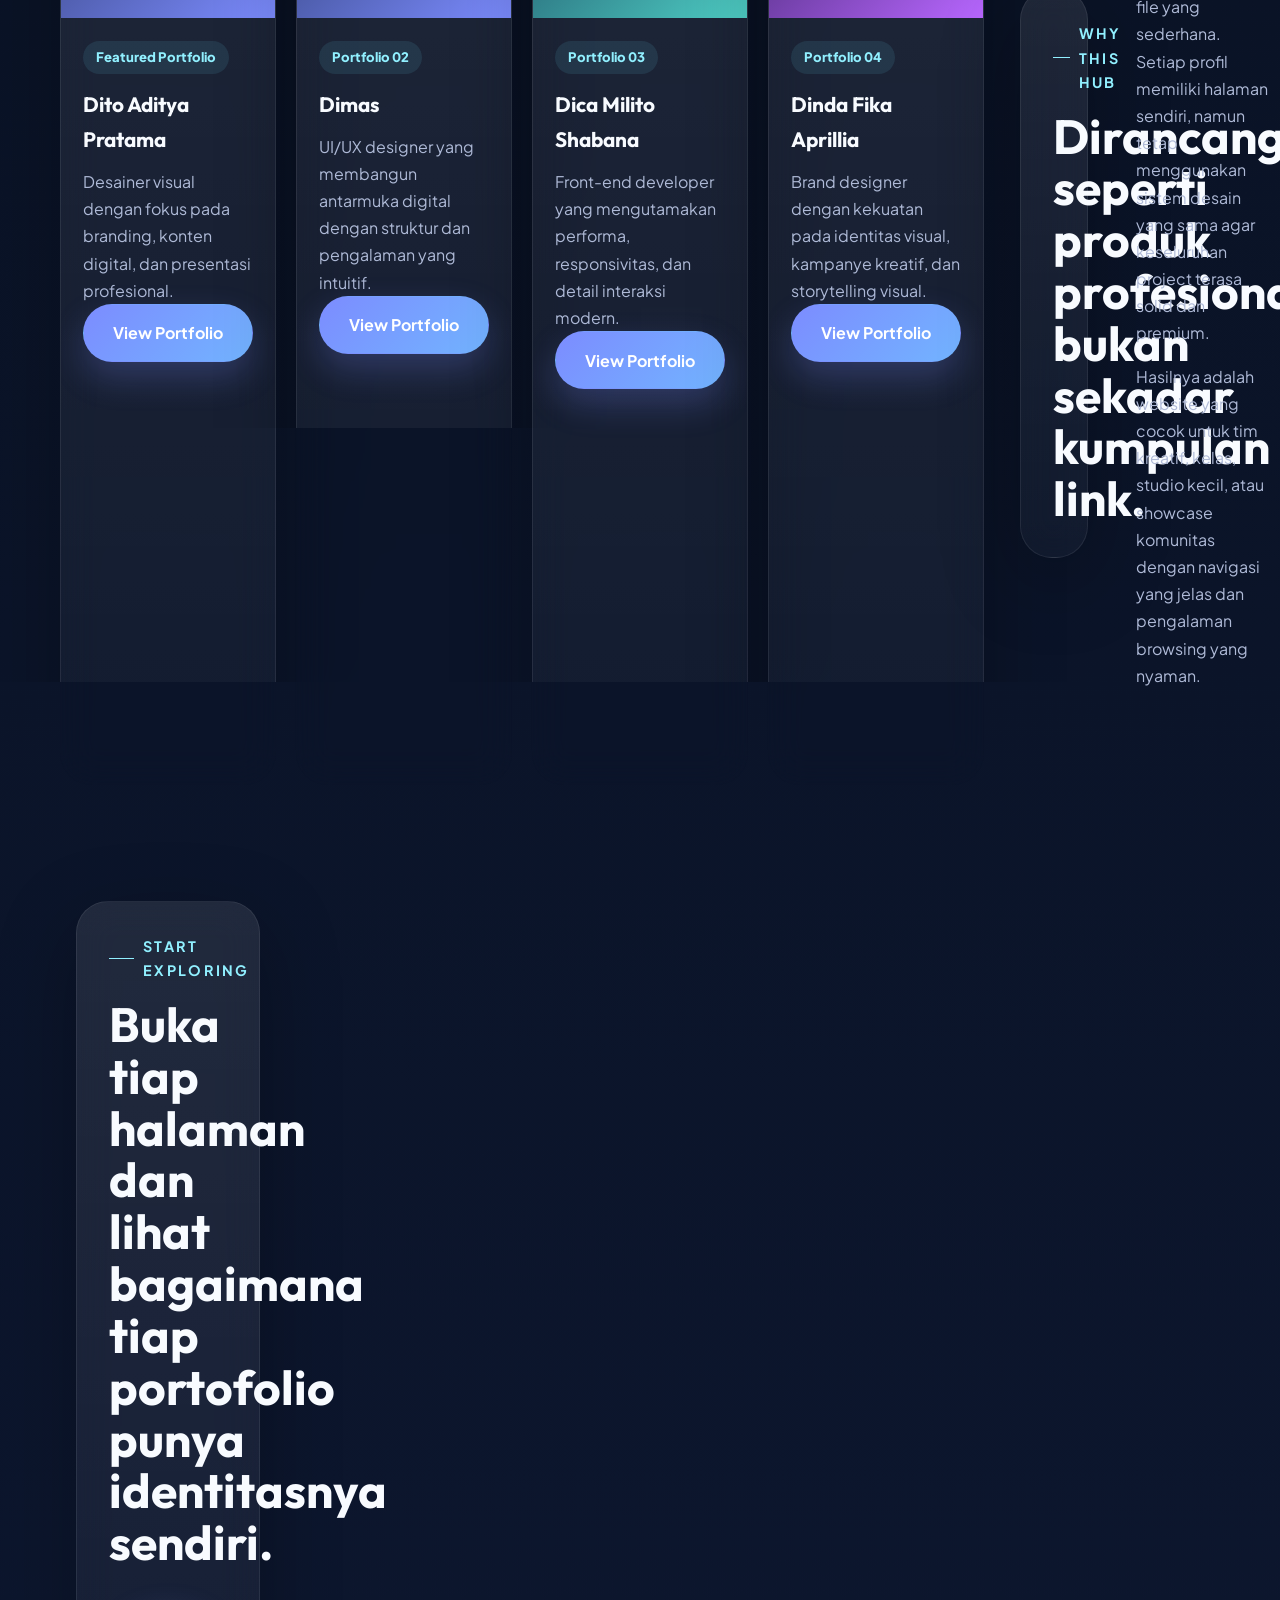
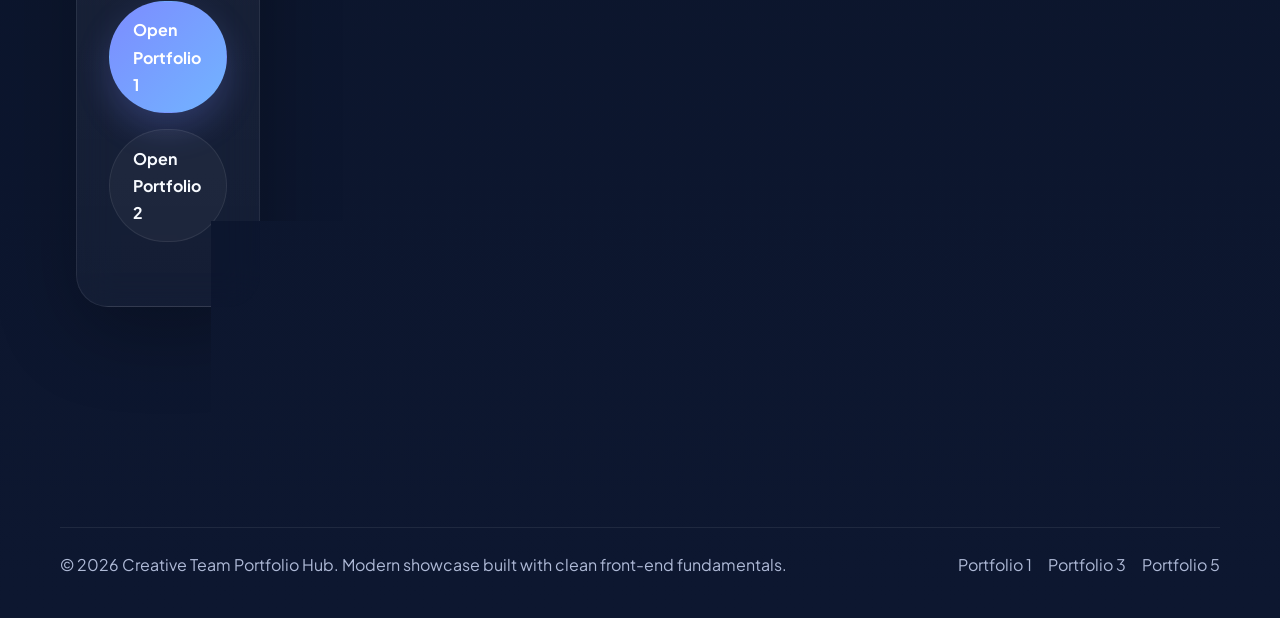
==== commit 8238ebf5: "Update index.html" ====
--- a/index.html
+++ b/index.html
@@ -6,7 +6,7 @@
     <title>Creative Team | Portfolio Hub</title>
     <meta
       name="description"
-      content="Portfolio Hub modern dan profesional yang menampilkan lima portofolio individu dalam satu project HTML, CSS, dan JavaScript."
+      content="Portfolio Hub modern dan profesional yang menampilkan empat portofolio individu dalam satu project HTML, CSS, dan JavaScript."
     />
     <link rel="preconnect" href="https://fonts.googleapis.com" />
     <link rel="preconnect" href="https://fonts.gstatic.com" crossorigin />
@@ -164,18 +164,6 @@
             </div>
           </article>
 
-          <article class="team-card reveal">
-            <div class="team-card__image gradient-d"></div>
-            <div class="team-card__body">
-              <span class="team-card__label">Portfolio 05</span>
-              <h3>Fikri Alamsyah</h3>
-              <p>Creative strategist yang memadukan konten, desain presentasi, dan arah visual campaign.</p>
-              <a href="portfolio5.html" class="btn btn-card">View Portfolio</a>
-            </div>
-          </article>
-        </div>
-      </section>
-
       <section class="section" id="about">
         <div class="container split-section">
           <div class="split-card reveal">
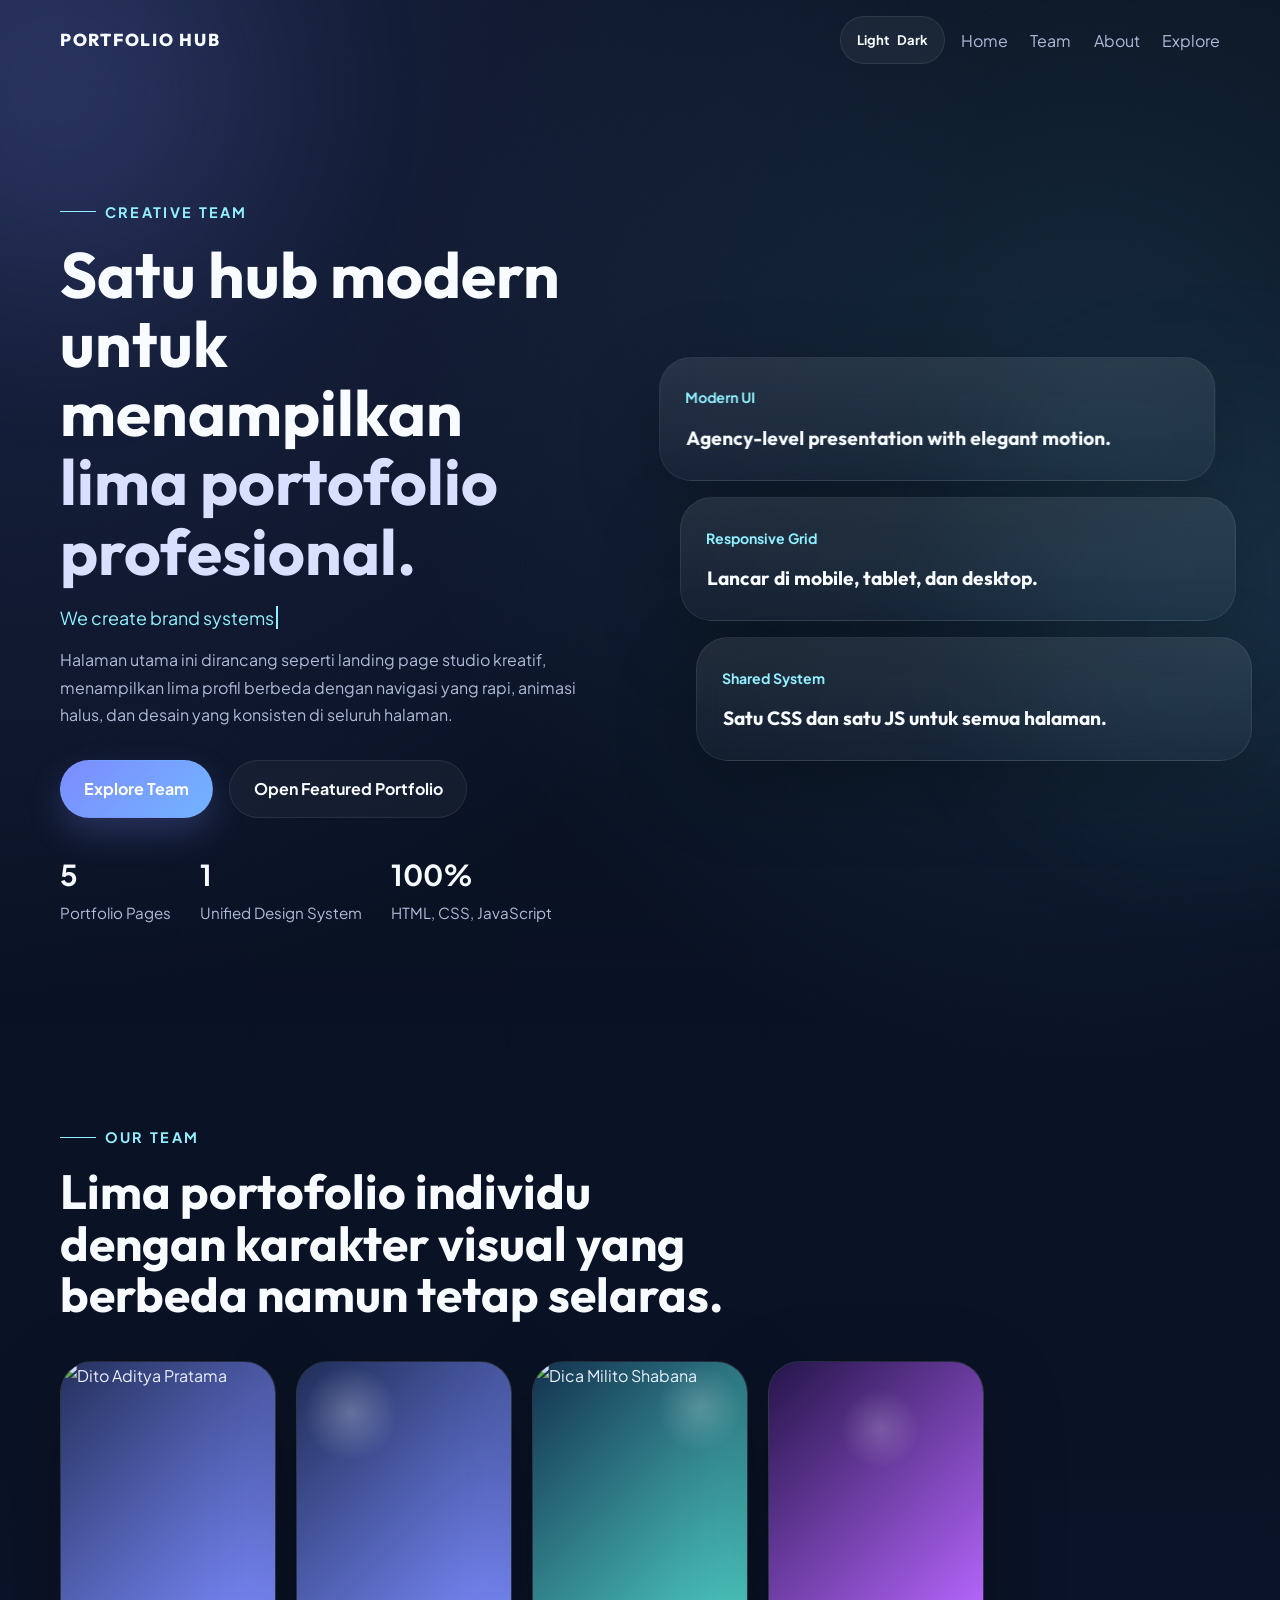
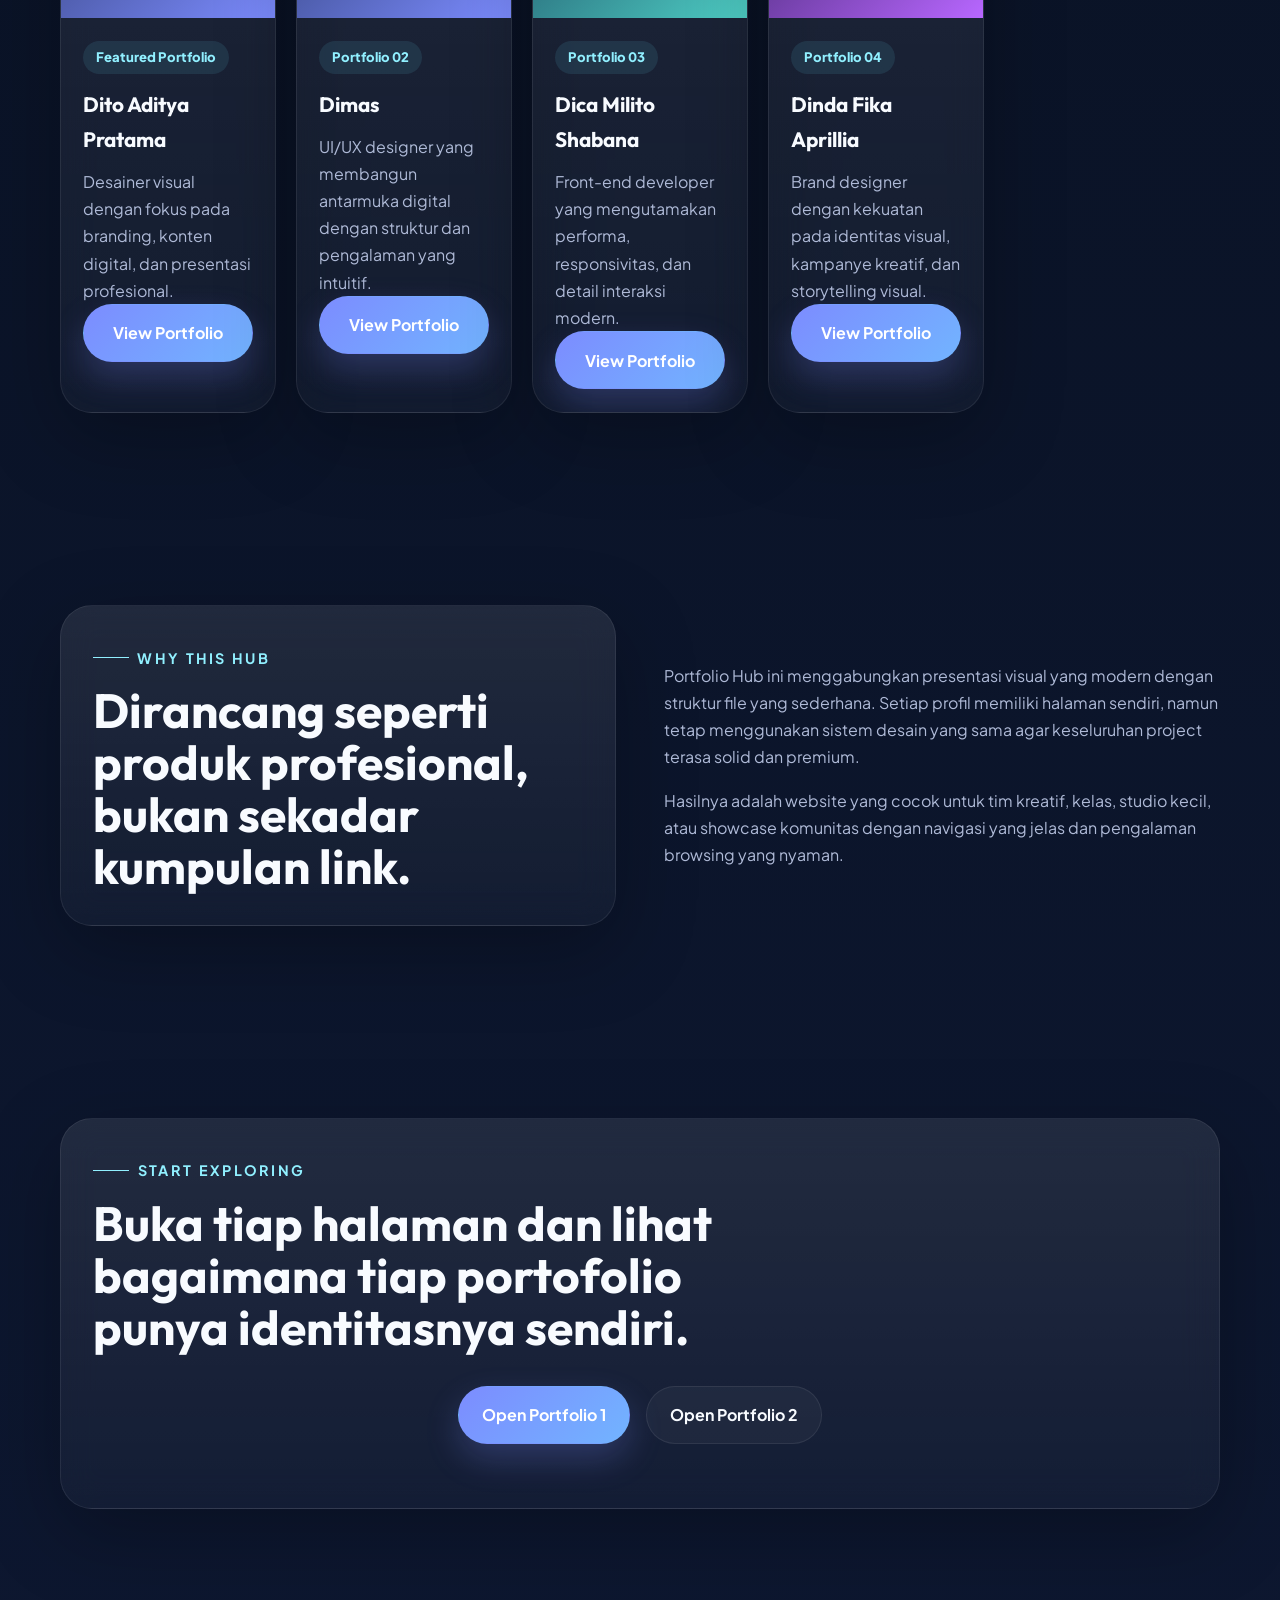
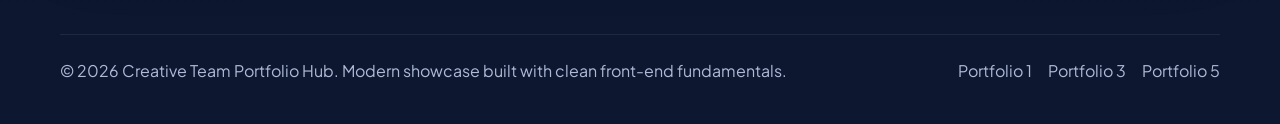
==== commit 1d377fac: "Update index.html" ====
--- a/index.html
+++ b/index.html
@@ -163,6 +163,8 @@
               <a href="portfolio4.html" class="btn btn-card">View Portfolio</a>
             </div>
           </article>
+        </div>
+      </section>
 
       <section class="section" id="about">
         <div class="container split-section">
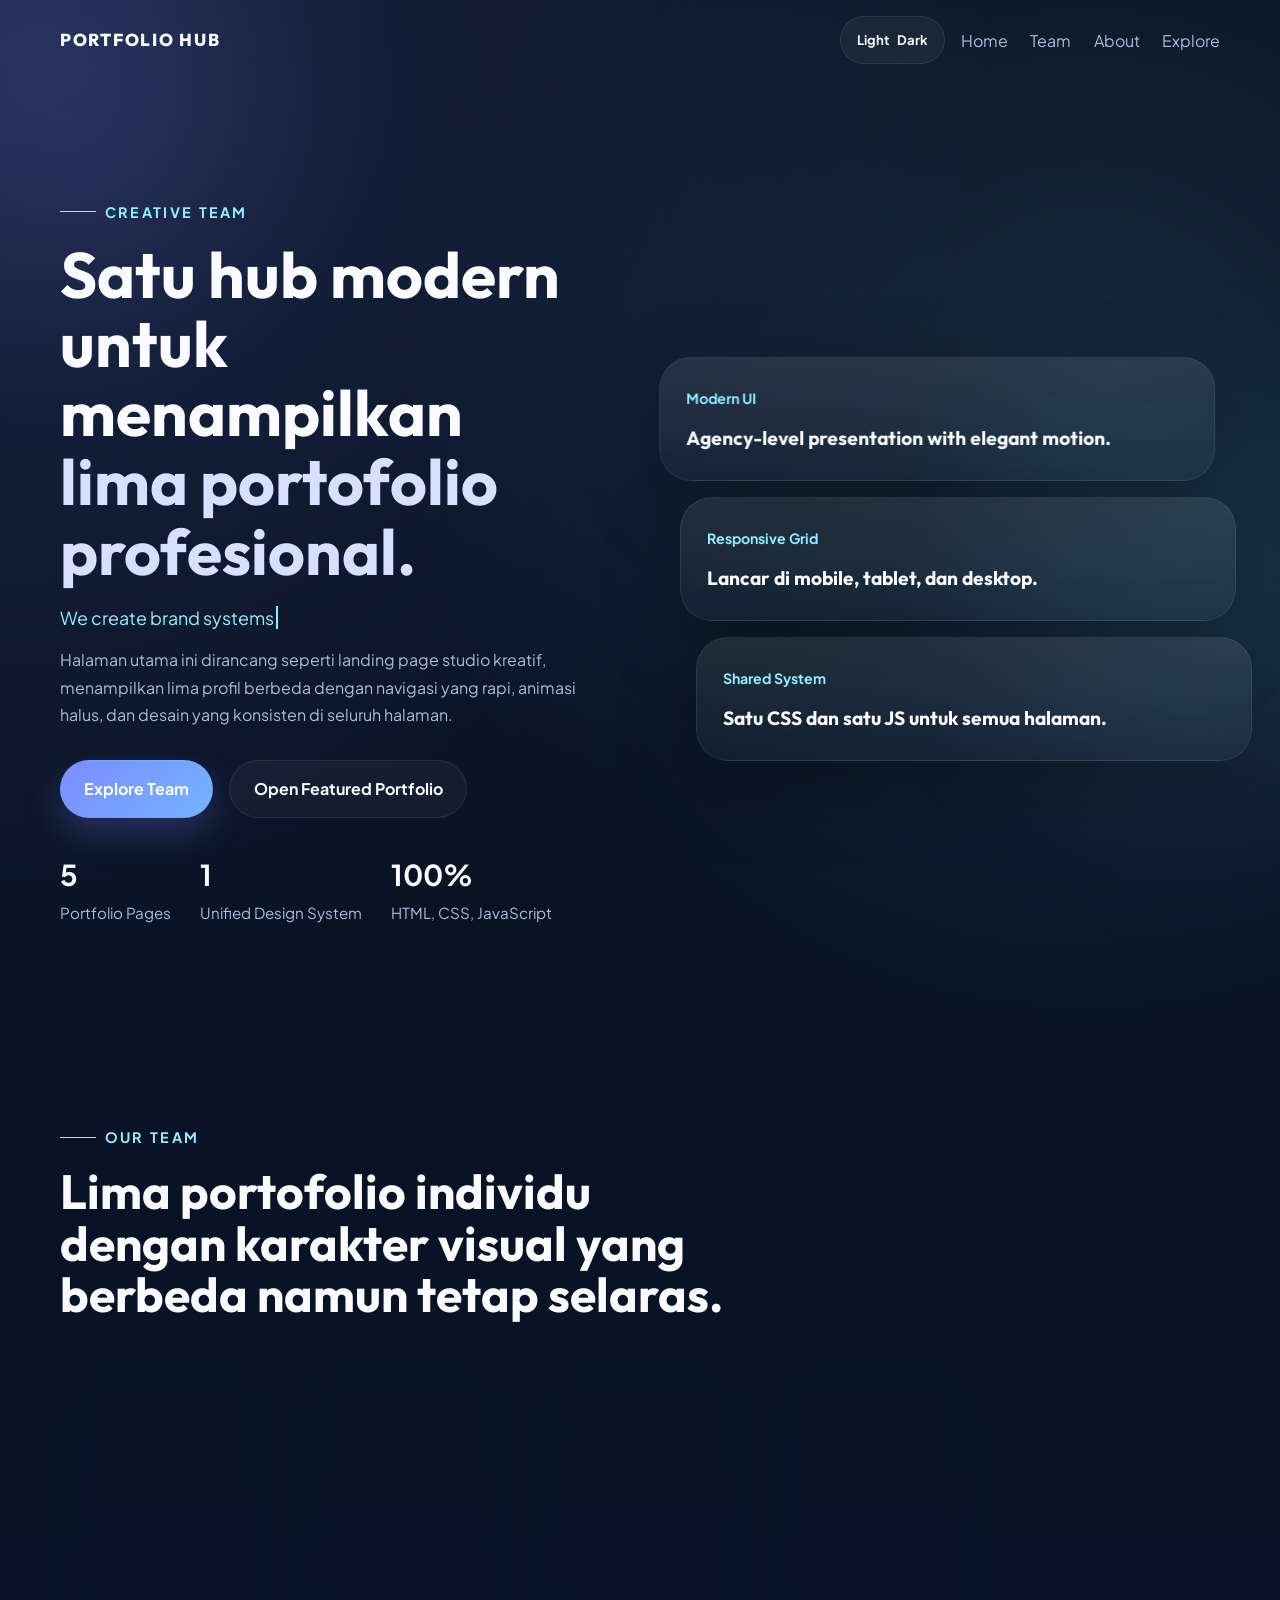
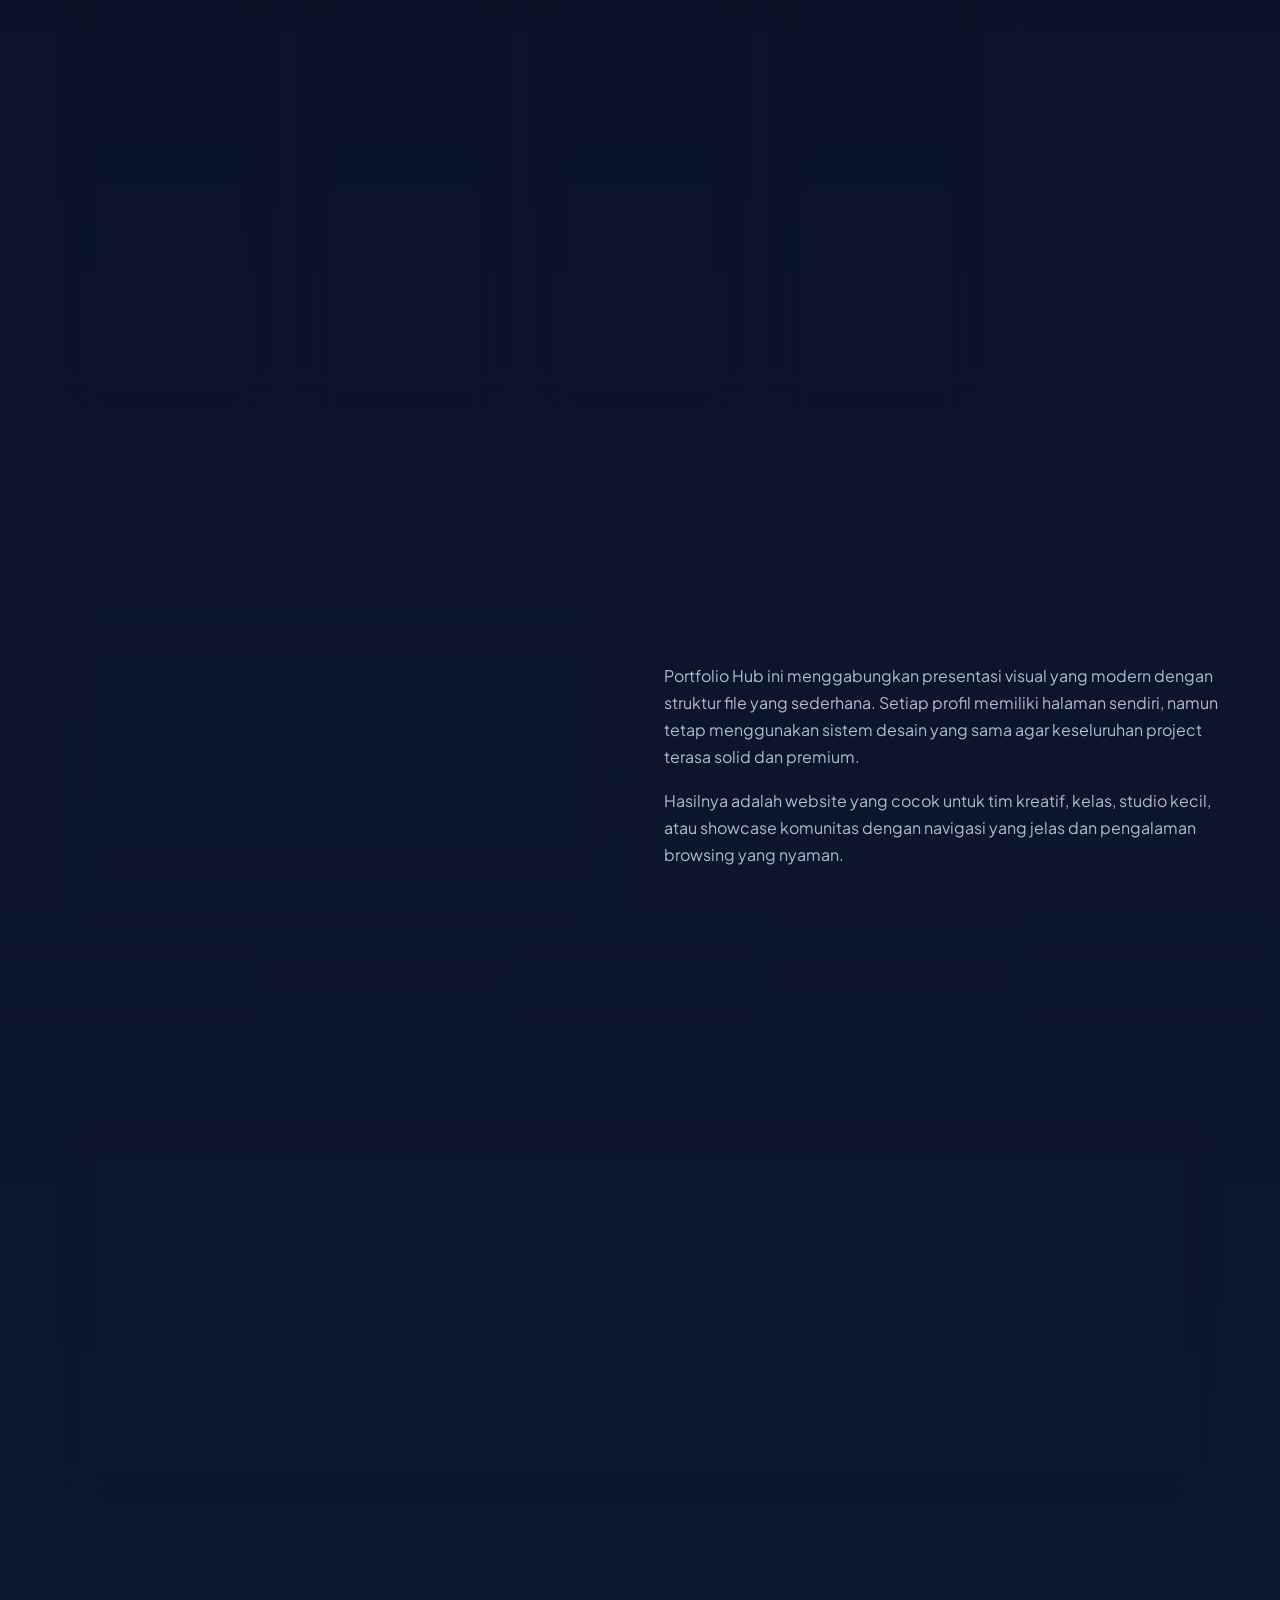
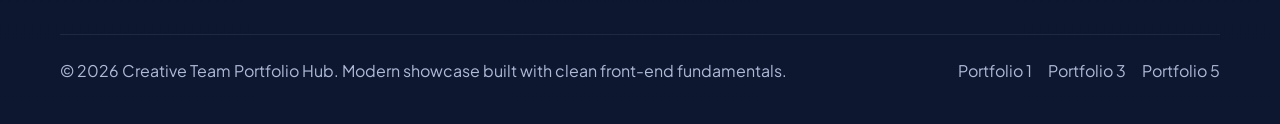
==== commit fdca5846: "Add files via upload" ====
--- a/index.html
+++ b/index.html
@@ -211,6 +211,36 @@
       </div>
     </footer>
 
+    <div
+      class="portfolio-popup"
+      id="portfolio-popup"
+      aria-hidden="true"
+      role="dialog"
+      aria-modal="true"
+      aria-labelledby="portfolio-popup-title"
+    >
+      <div class="portfolio-popup__backdrop" data-popup-close></div>
+      <div class="portfolio-popup__dialog">
+        <div class="portfolio-popup__header">
+          <h2 id="portfolio-popup-title">Portfolio Preview</h2>
+          <button
+            class="portfolio-popup__close"
+            type="button"
+            aria-label="Tutup popup portfolio"
+            data-popup-close
+          >
+            &times;
+          </button>
+        </div>
+        <iframe
+          class="portfolio-popup__frame"
+          id="portfolio-popup-frame"
+          title="Portfolio Preview"
+          loading="lazy"
+        ></iframe>
+      </div>
+    </div>
+
     <script src="js/script.js"></script>
   </body>
 </html>
--- a/css/style.css
+++ b/css/style.css
@@ -54,6 +54,10 @@
   overflow-x: hidden;
 }
 
+body.popup-open {
+  overflow: hidden;
+}
+
 img { display: block; width: 100%; max-width: 100%; }
 a { color: inherit; text-decoration: none; }
 button, input, textarea { font: inherit; }
@@ -424,6 +428,82 @@
 .social-links { display: flex; flex-wrap: wrap; gap: 1rem; }
 .social-links a:hover,
 .social-links a:focus-visible { color: var(--title); }
+
+.portfolio-popup {
+  position: fixed;
+  inset: 0;
+  z-index: 120;
+  display: flex;
+  align-items: center;
+  justify-content: center;
+  padding: 1.25rem;
+  opacity: 0;
+  visibility: hidden;
+  pointer-events: none;
+  transition: var(--transition);
+}
+
+.portfolio-popup.active {
+  opacity: 1;
+  visibility: visible;
+  pointer-events: auto;
+}
+
+.portfolio-popup__backdrop {
+  position: absolute;
+  inset: 0;
+  background: rgba(3, 7, 18, 0.78);
+  backdrop-filter: blur(10px);
+}
+
+.portfolio-popup__dialog {
+  position: relative;
+  width: min(1120px, 100%);
+  height: min(88vh, 860px);
+  overflow: hidden;
+  border: 1px solid var(--border);
+  border-radius: var(--radius-xl);
+  background: linear-gradient(180deg, rgba(13, 23, 48, 0.98), rgba(8, 16, 31, 0.98));
+  box-shadow: var(--shadow);
+}
+
+.portfolio-popup__header {
+  display: flex;
+  align-items: center;
+  justify-content: space-between;
+  gap: 1rem;
+  padding: 1rem 1.2rem;
+  border-bottom: 1px solid var(--border);
+}
+
+.portfolio-popup__header h2 {
+  color: var(--title);
+  font-family: "Outfit", sans-serif;
+  font-size: 1.2rem;
+}
+
+.portfolio-popup__close {
+  width: 2.9rem;
+  height: 2.9rem;
+  border: 1px solid var(--border);
+  border-radius: 999px;
+  background: rgba(255, 255, 255, 0.05);
+  color: var(--title);
+  cursor: pointer;
+  transition: var(--transition);
+}
+
+.portfolio-popup__close:hover,
+.portfolio-popup__close:focus-visible {
+  transform: translateY(-2px);
+}
+
+.portfolio-popup__frame {
+  width: 100%;
+  height: calc(100% - 4.95rem);
+  border: 0;
+  background: #fff;
+}
 
 .reveal { opacity: 0; transform: translateY(38px); transition: opacity 0.8s ease, transform 0.8s ease; }
 .reveal.visible { opacity: 1; transform: translateY(0); }
@@ -474,4 +554,9 @@
   .hero-card-text { margin-top: 1rem; }
   .hero-card-inner img, .hero-visual { height: 21rem; }
   .footer-inner { flex-direction: column; }
-}
+  .portfolio-popup { padding: 0.75rem; }
+  .portfolio-popup__dialog { height: 85vh; border-radius: 24px; }
+  .portfolio-popup__header { padding: 0.9rem 1rem; }
+  .portfolio-popup__header h2 { font-size: 1rem; }
+  .portfolio-popup__frame { height: calc(100% - 4.7rem); }
+}
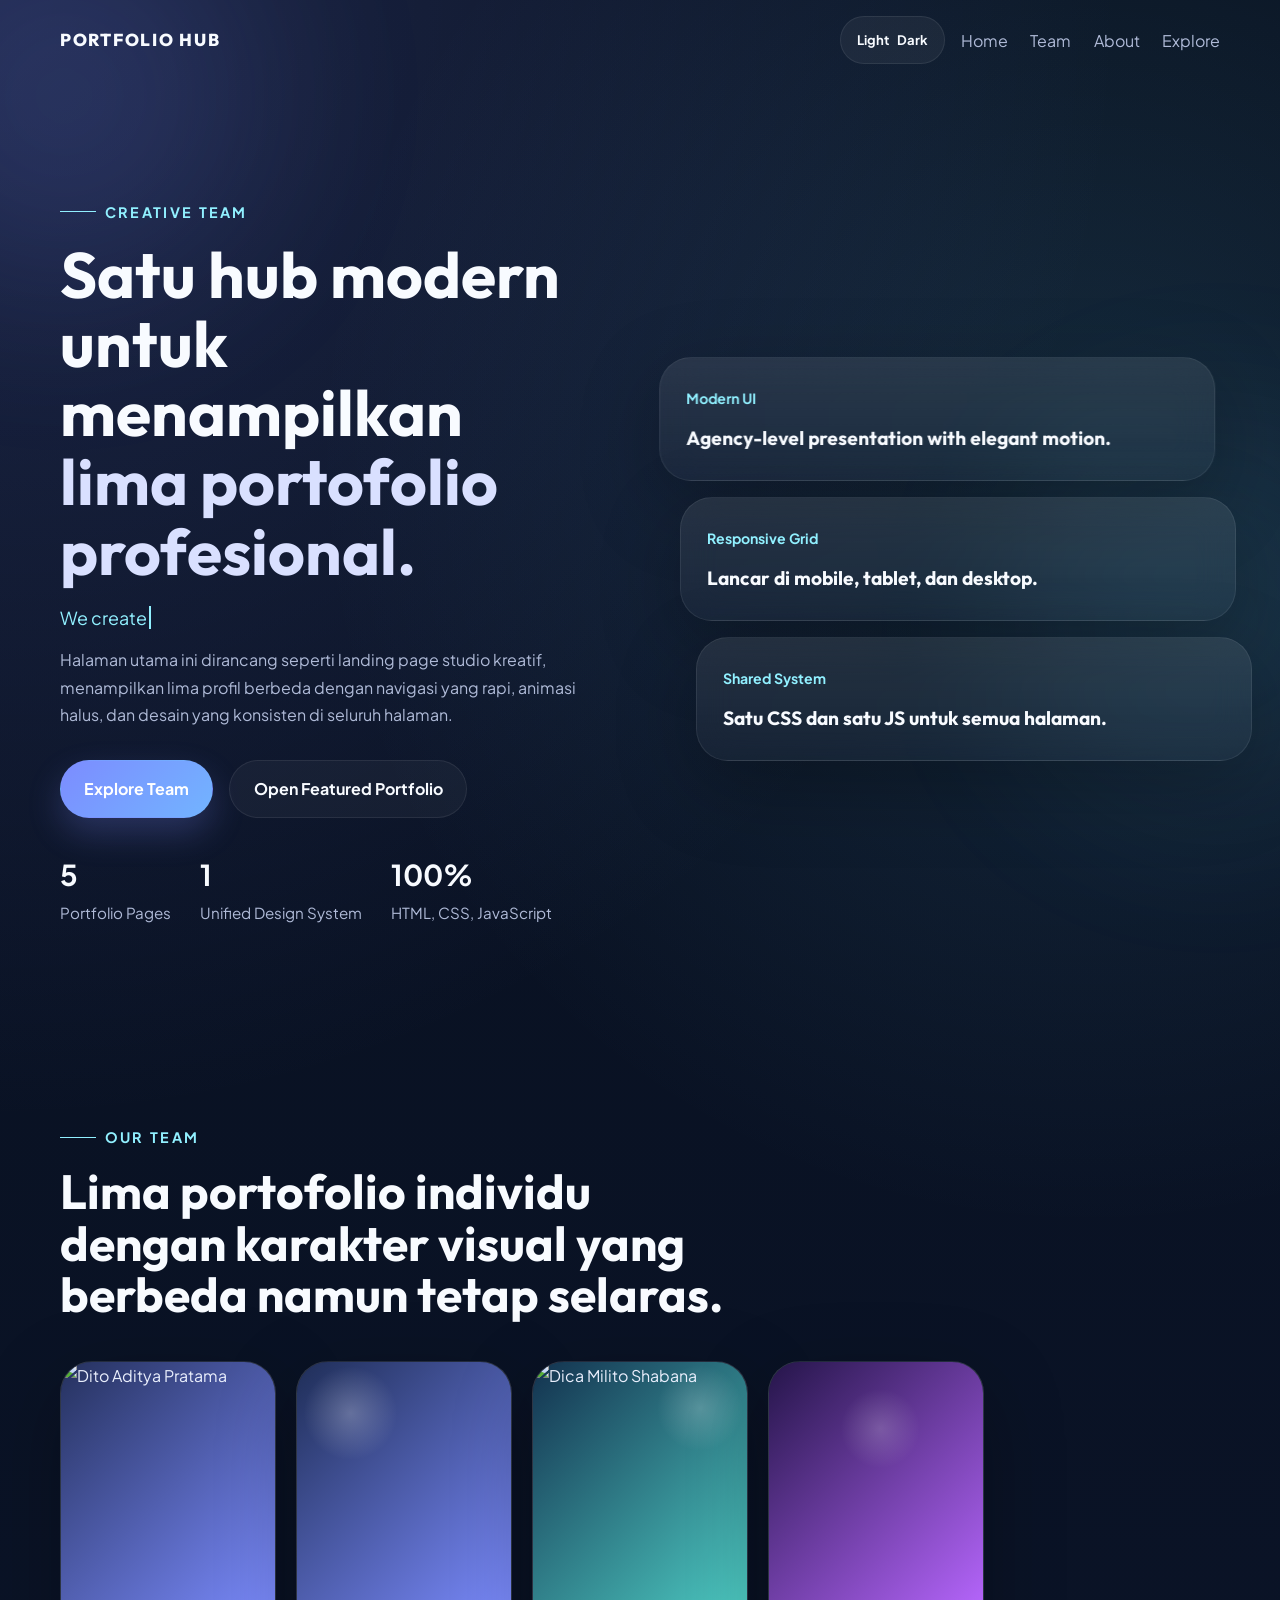
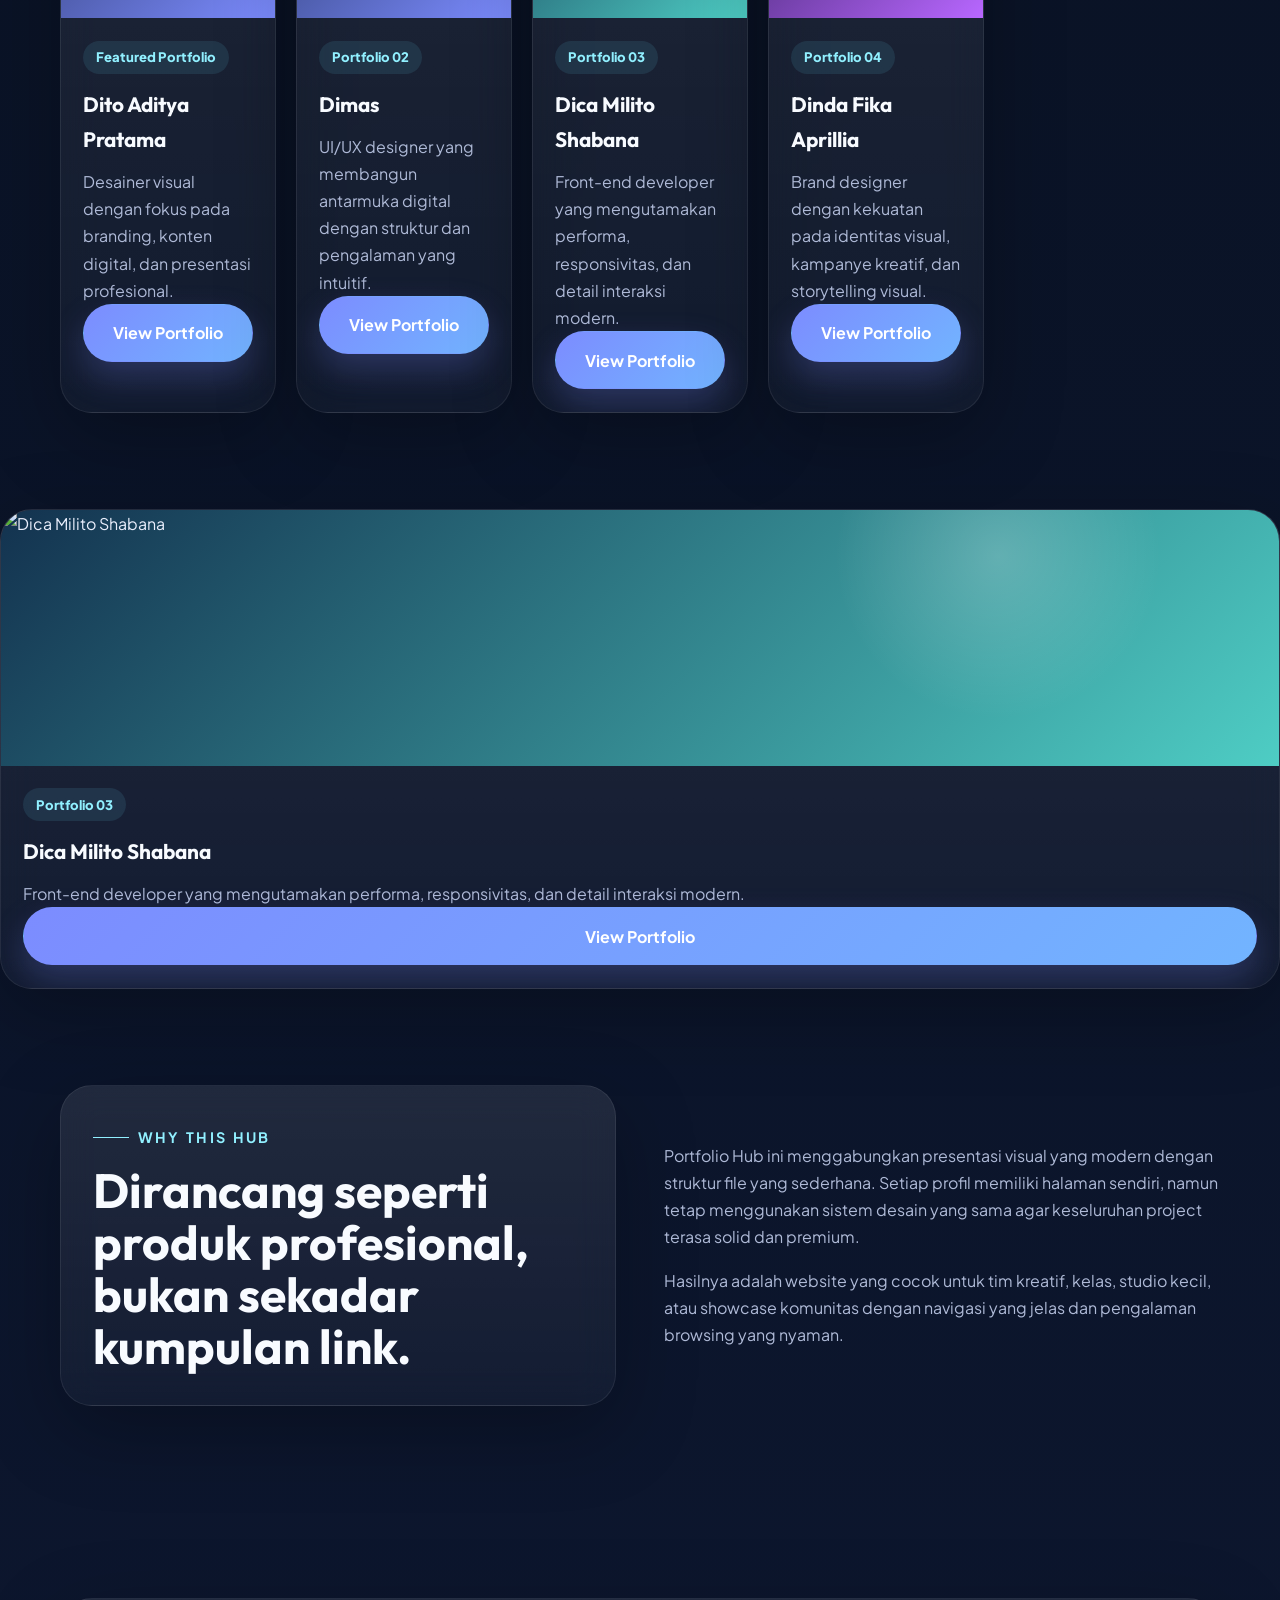
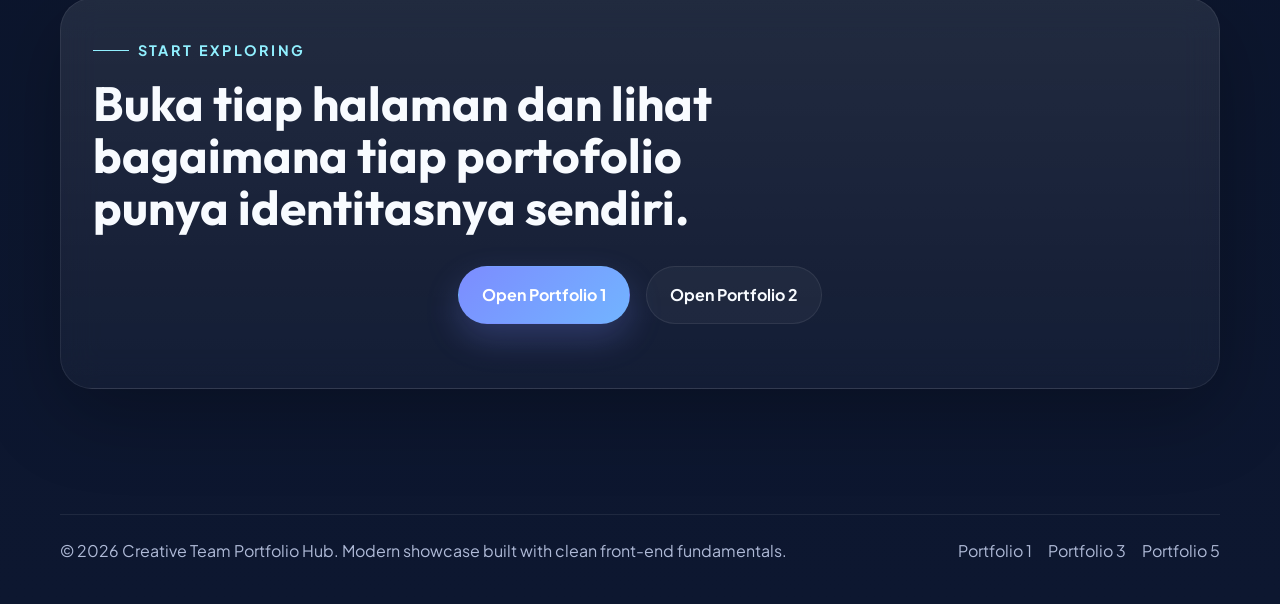
==== commit 700052d8: "Update index.html" ====
--- a/index.html
+++ b/index.html
@@ -166,6 +166,21 @@
         </div>
       </section>
 
+                <article class="team-card reveal">
+            <div class="team-card__image gradient-b">
+              <img
+                src="https://stickercommunity.com/uploads/main/25-08-2023-09-24-59borvl-sticker7.webp"
+                alt="Dica Milito Shabana"
+              />
+            </div>
+            <div class="team-card__body">
+              <span class="team-card__label">Portfolio 03</span>
+              <h3>Dica Milito Shabana</h3>
+              <p>Front-end developer yang mengutamakan performa, responsivitas, dan detail interaksi modern.</p>
+              <a href="portfolio3.html" class="btn btn-card">View Portfolio</a>
+            </div>
+          </article>
+
       <section class="section" id="about">
         <div class="container split-section">
           <div class="split-card reveal">
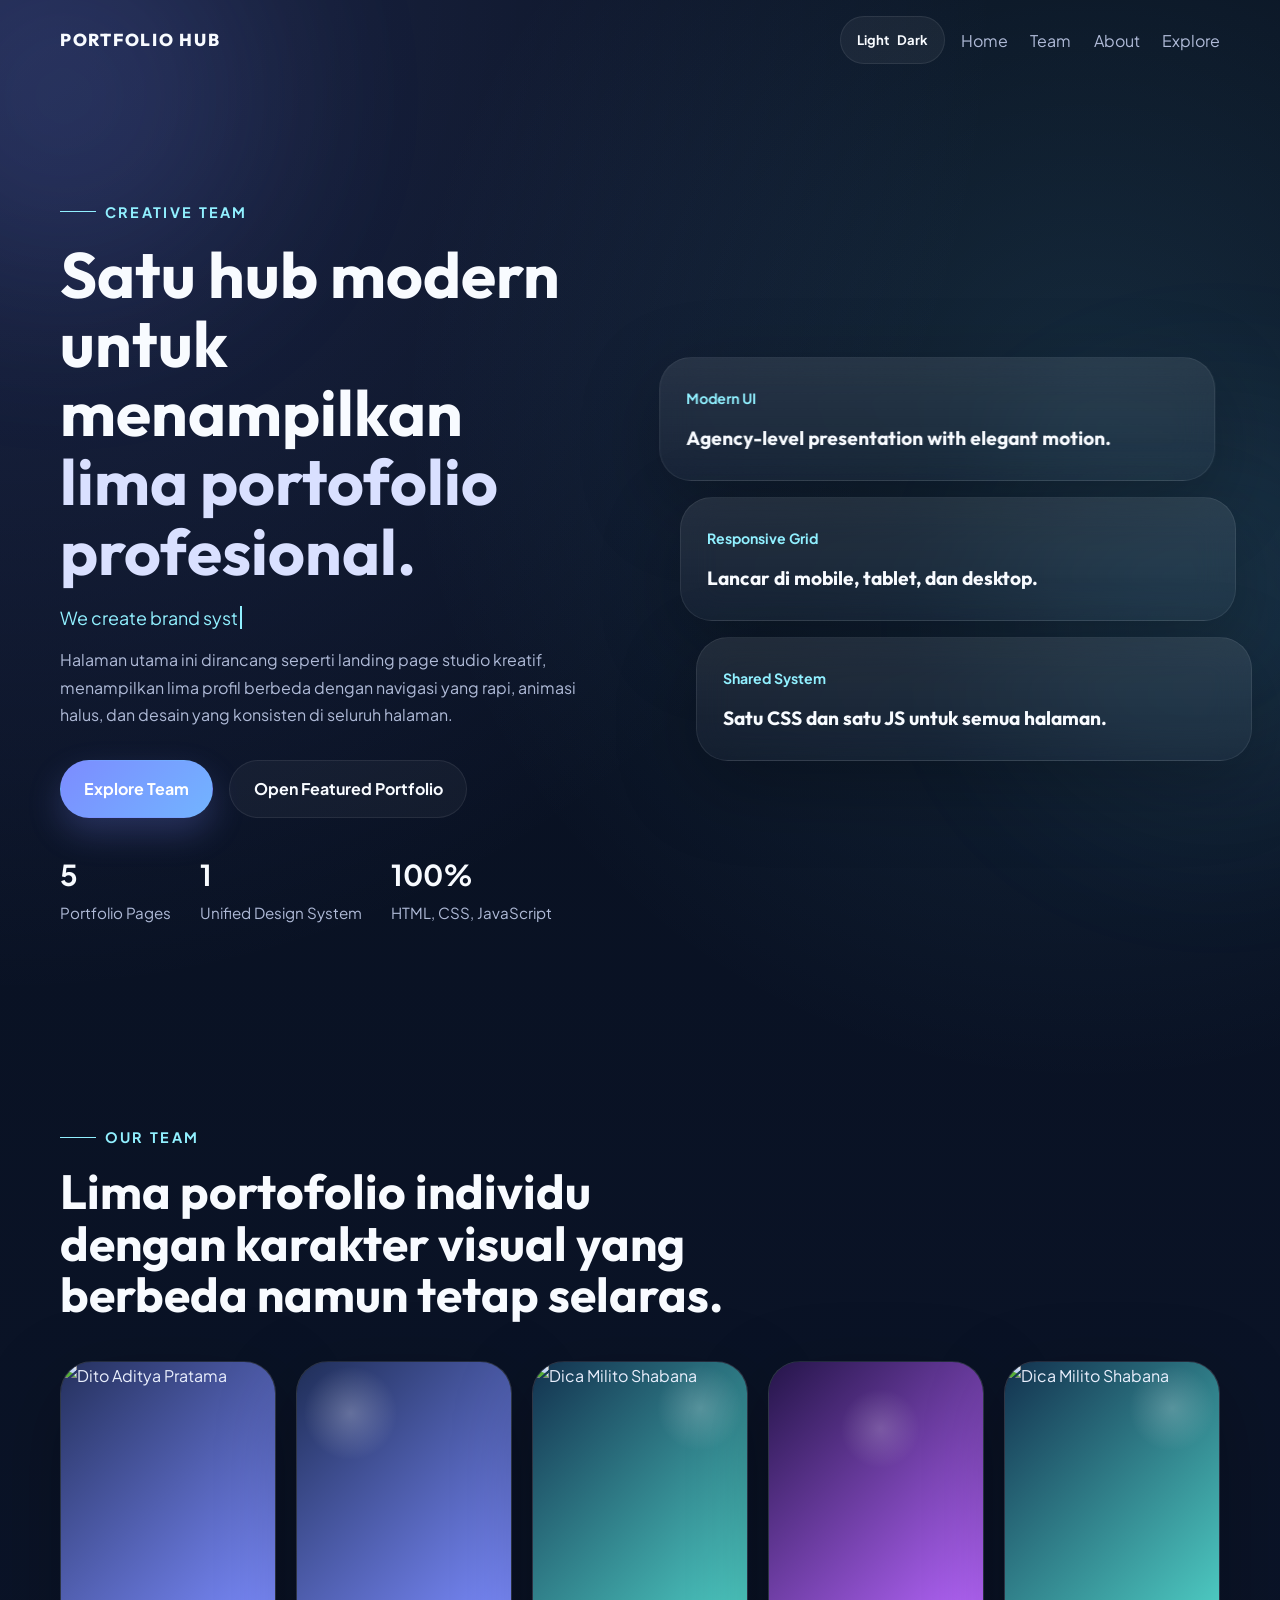
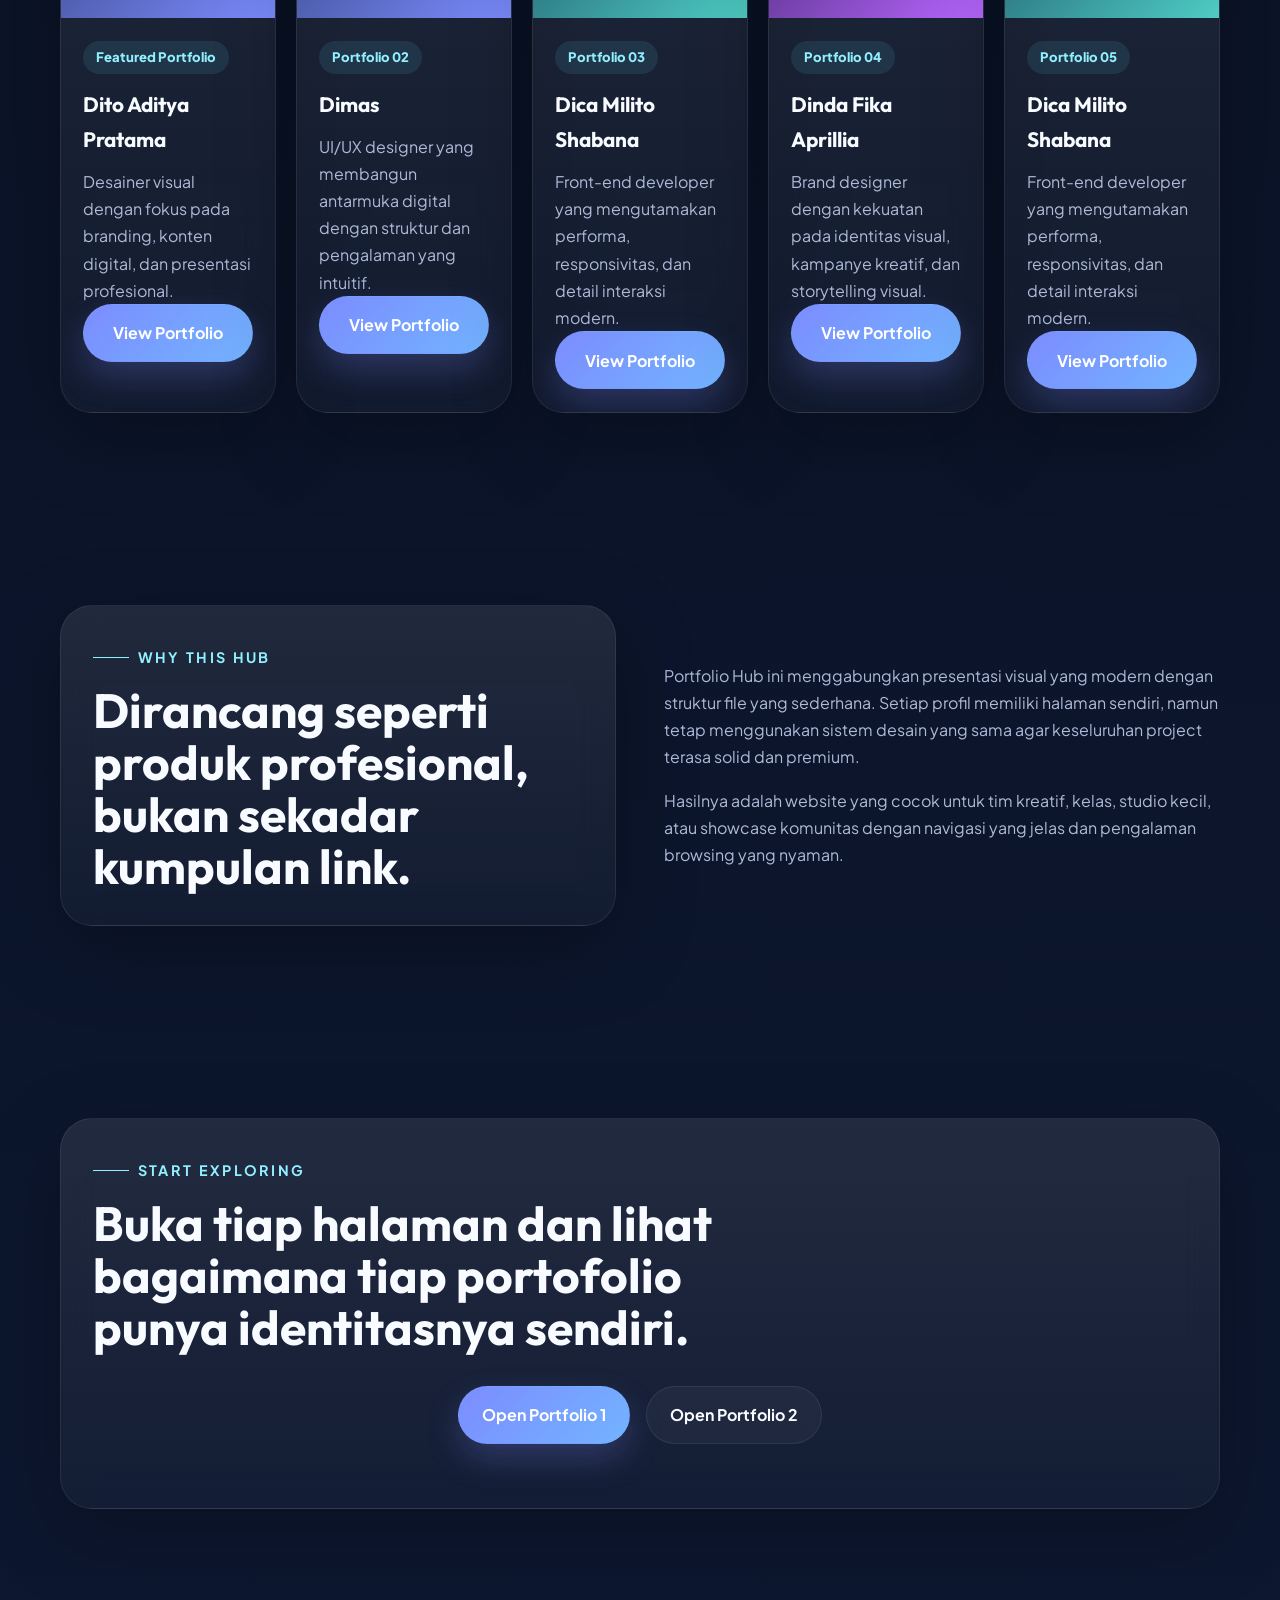
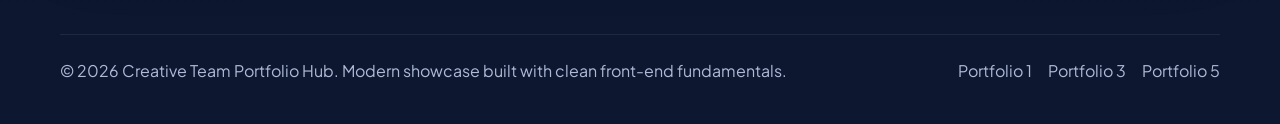
==== commit 51fc5033: "Update index.html" ====
--- a/index.html
+++ b/index.html
@@ -163,10 +163,8 @@
               <a href="portfolio4.html" class="btn btn-card">View Portfolio</a>
             </div>
           </article>
-        </div>
-      </section>
-
-                <article class="team-card reveal">
+          
+          <article class="team-card reveal">
             <div class="team-card__image gradient-b">
               <img
                 src="https://stickercommunity.com/uploads/main/25-08-2023-09-24-59borvl-sticker7.webp"
@@ -174,12 +172,14 @@
               />
             </div>
             <div class="team-card__body">
-              <span class="team-card__label">Portfolio 03</span>
+              <span class="team-card__label">Portfolio 05</span>
               <h3>Dica Milito Shabana</h3>
               <p>Front-end developer yang mengutamakan performa, responsivitas, dan detail interaksi modern.</p>
               <a href="portfolio3.html" class="btn btn-card">View Portfolio</a>
             </div>
           </article>
+        </div>
+      </section>
 
       <section class="section" id="about">
         <div class="container split-section">
